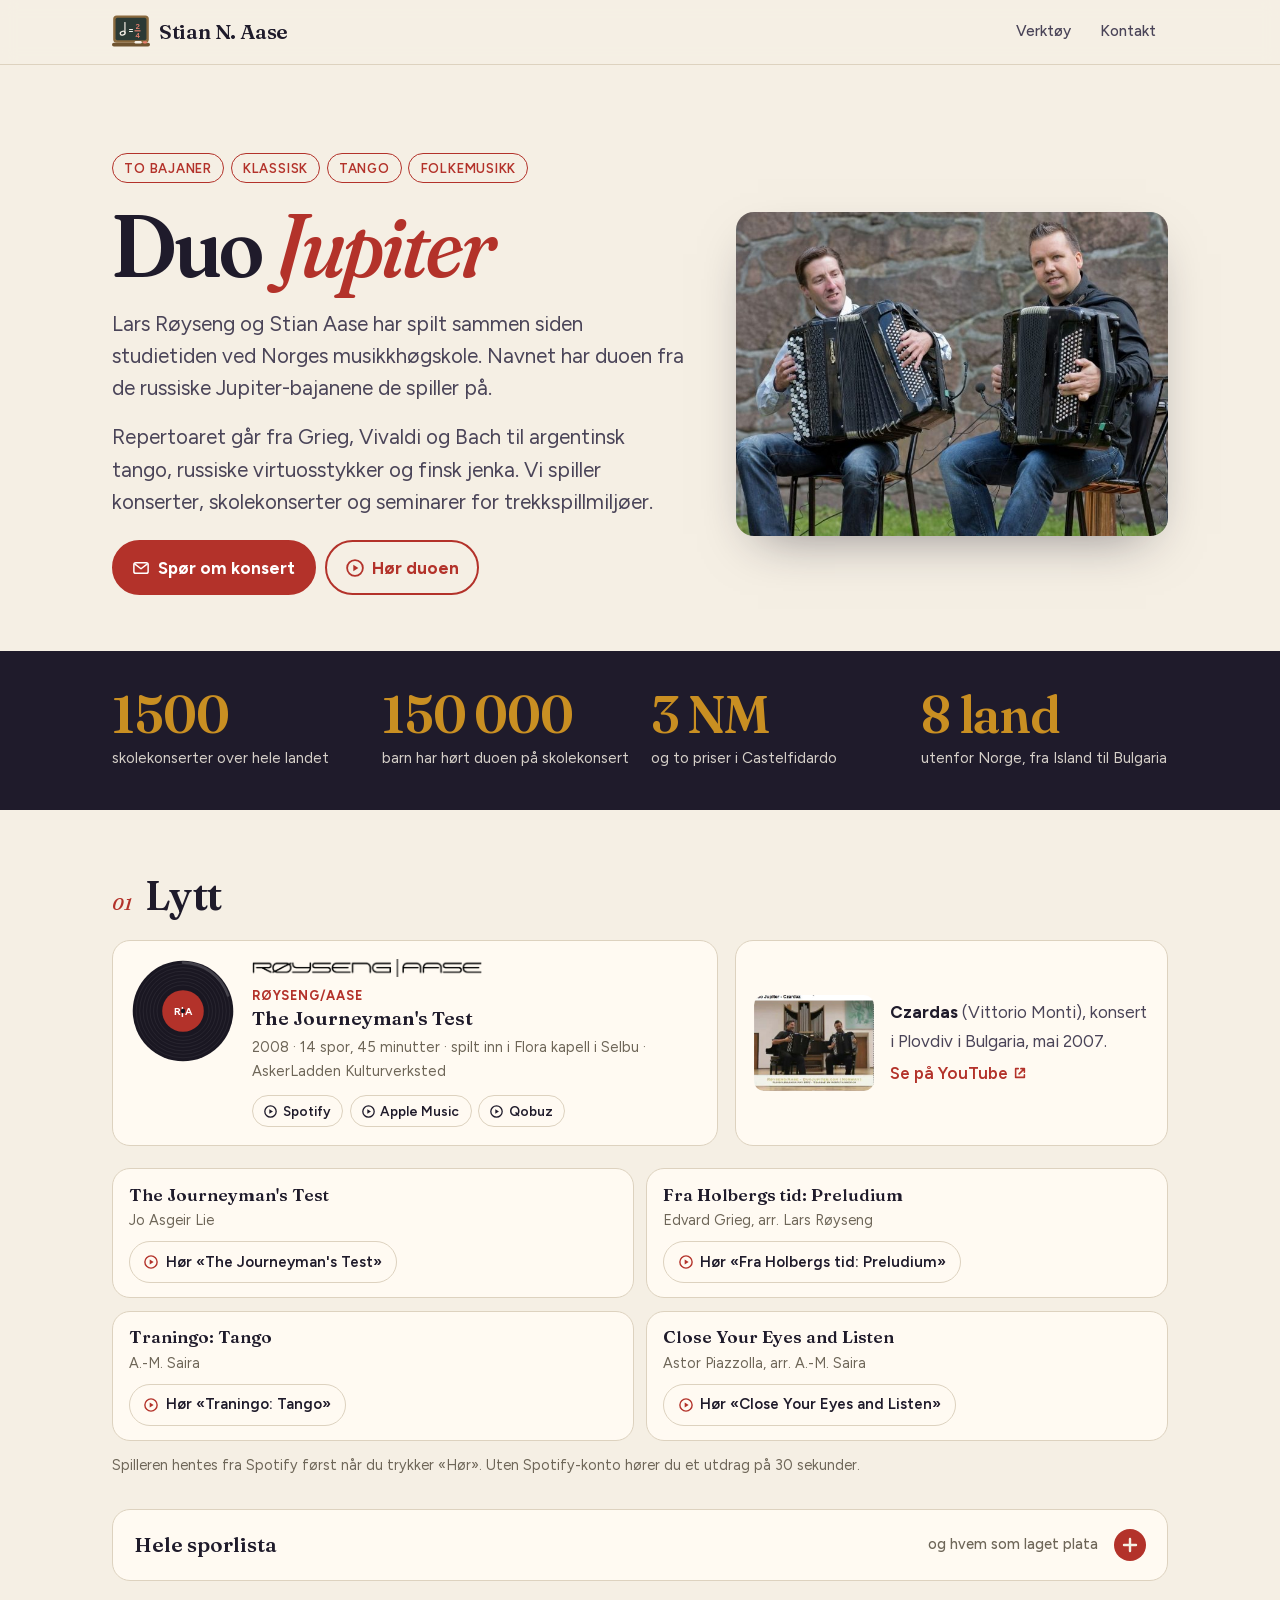
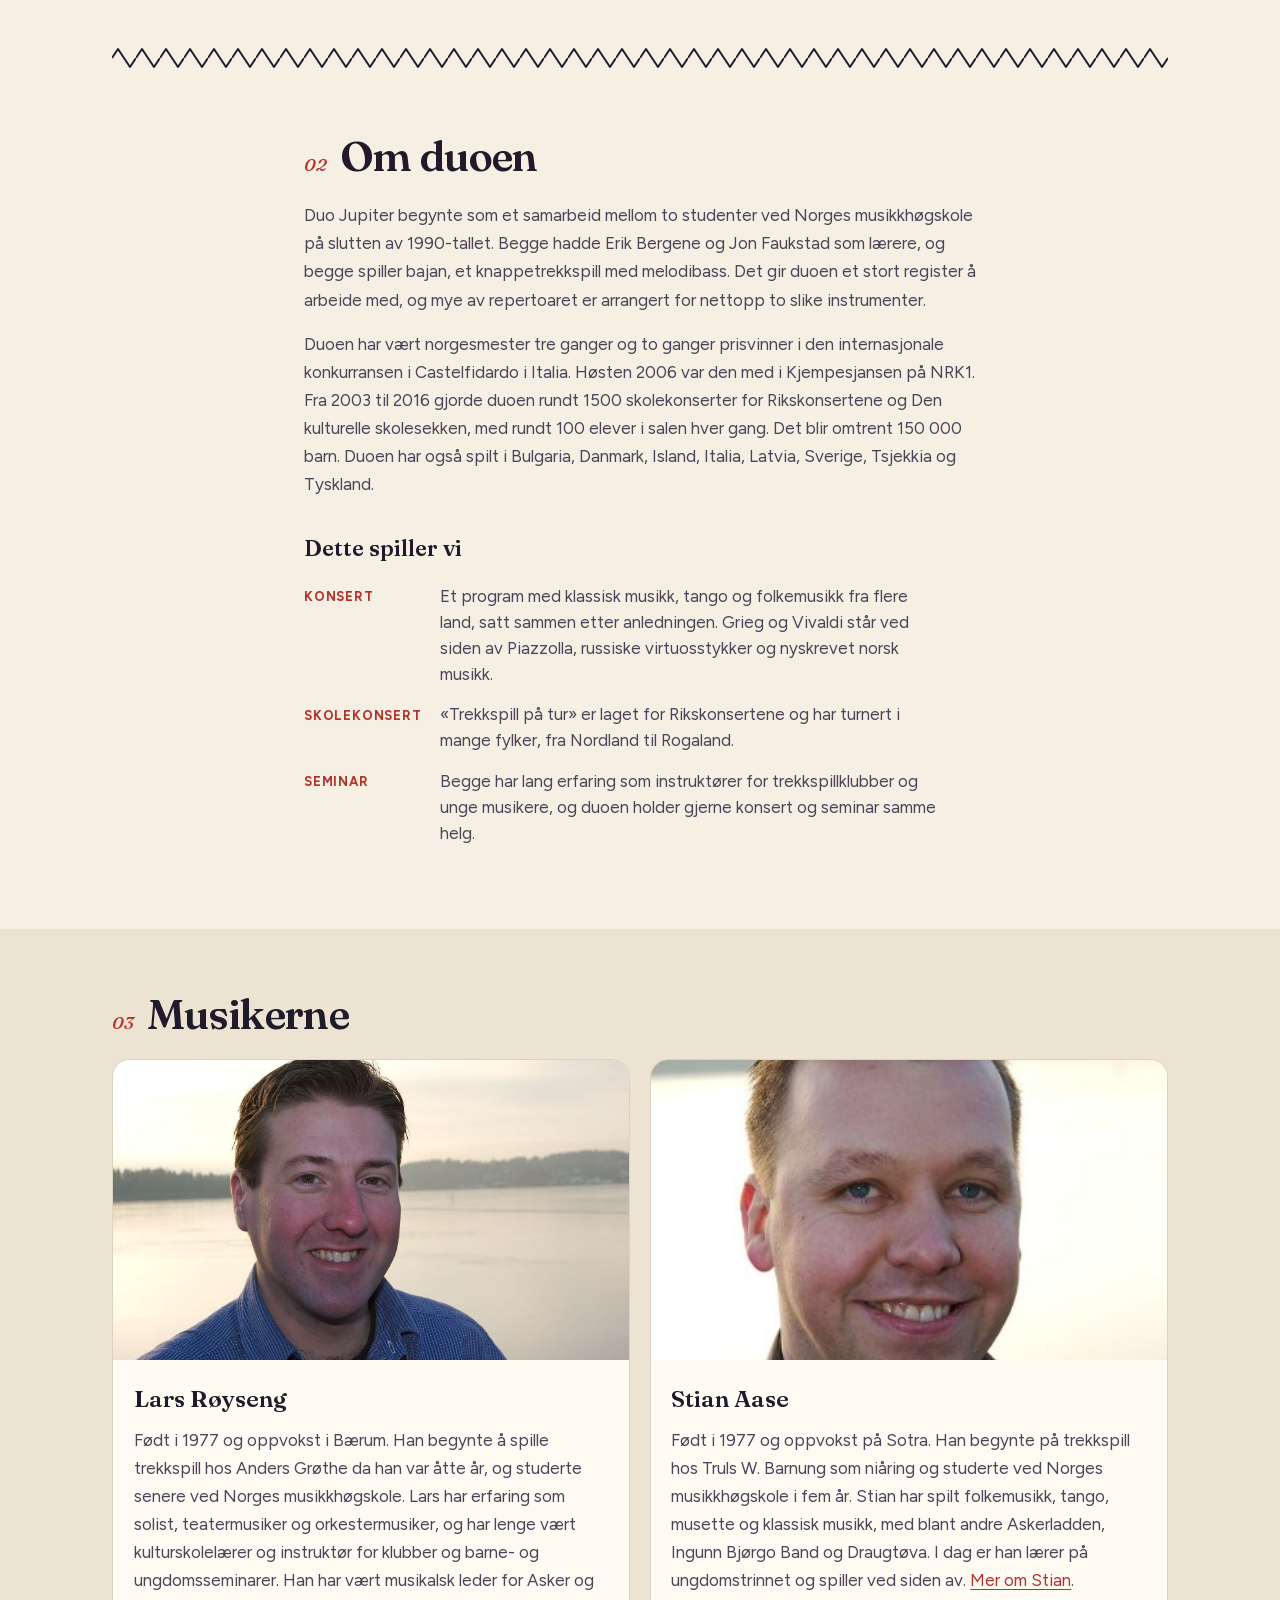
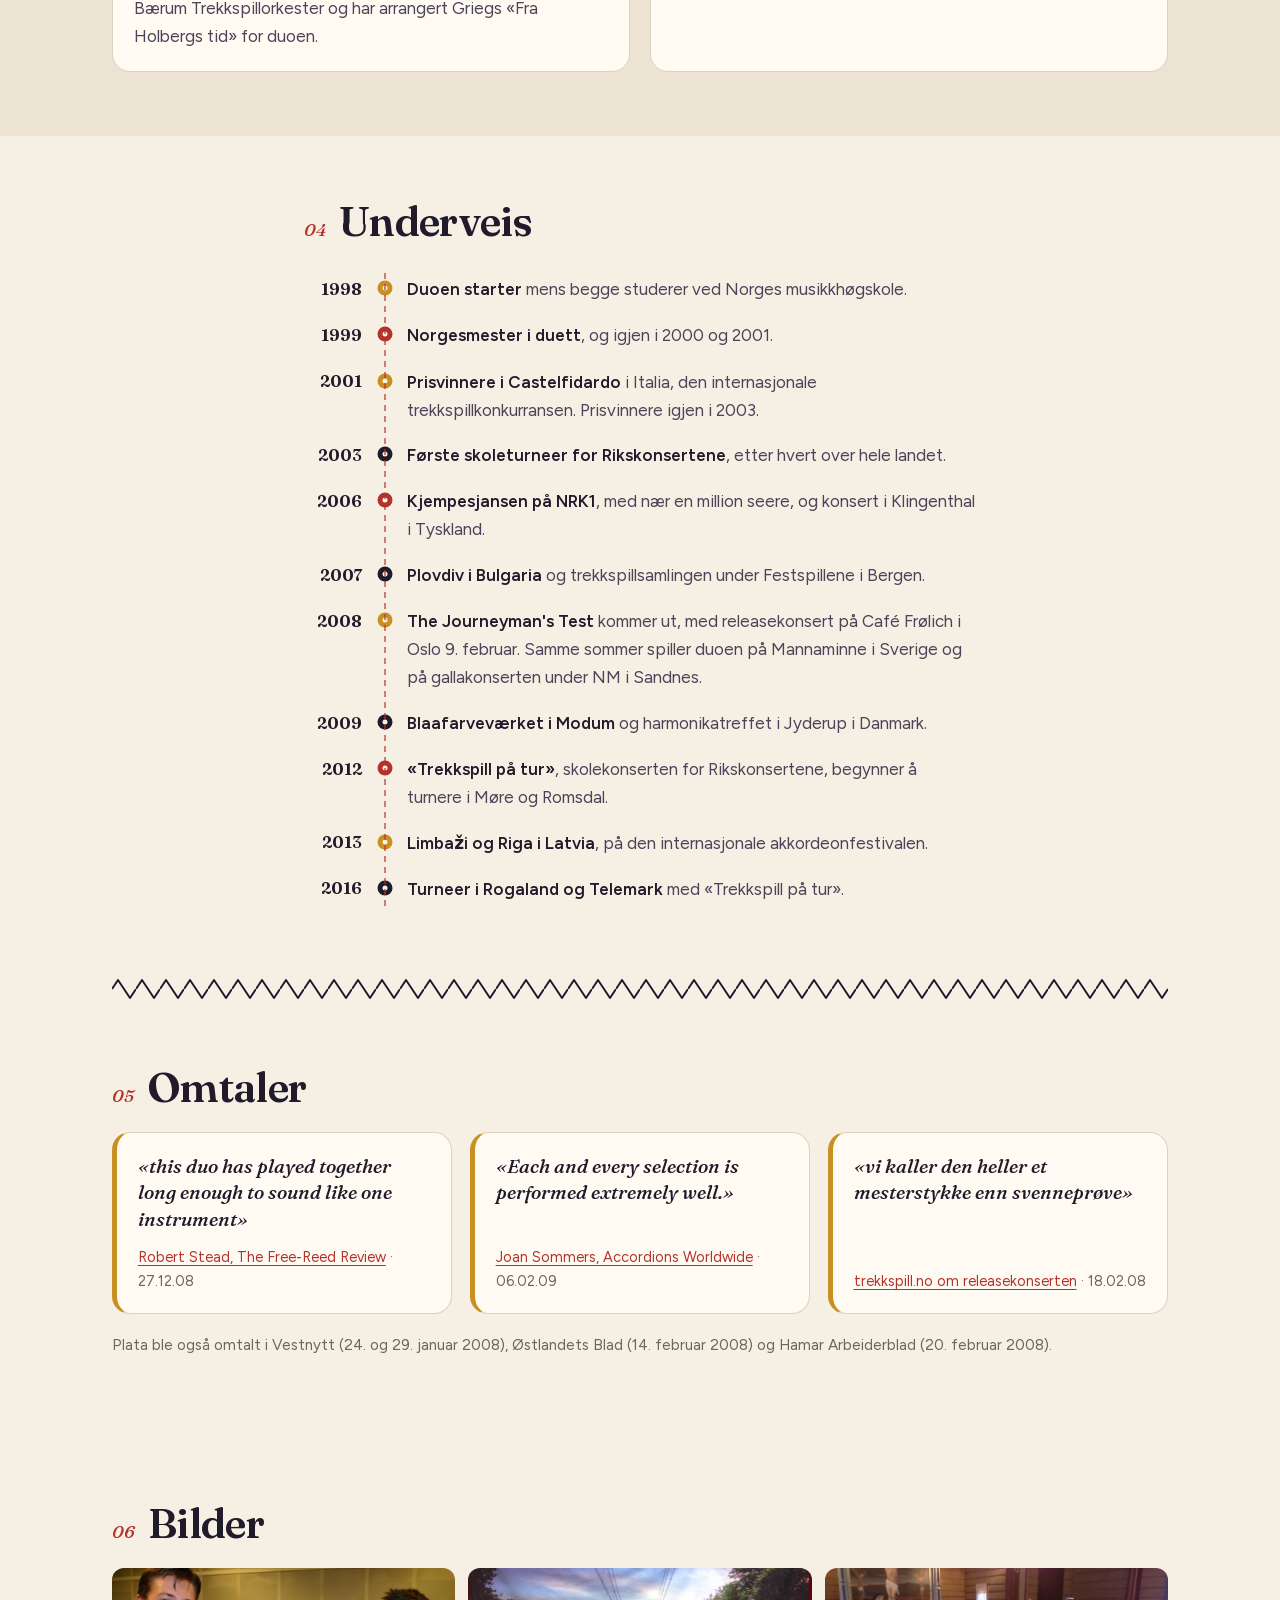
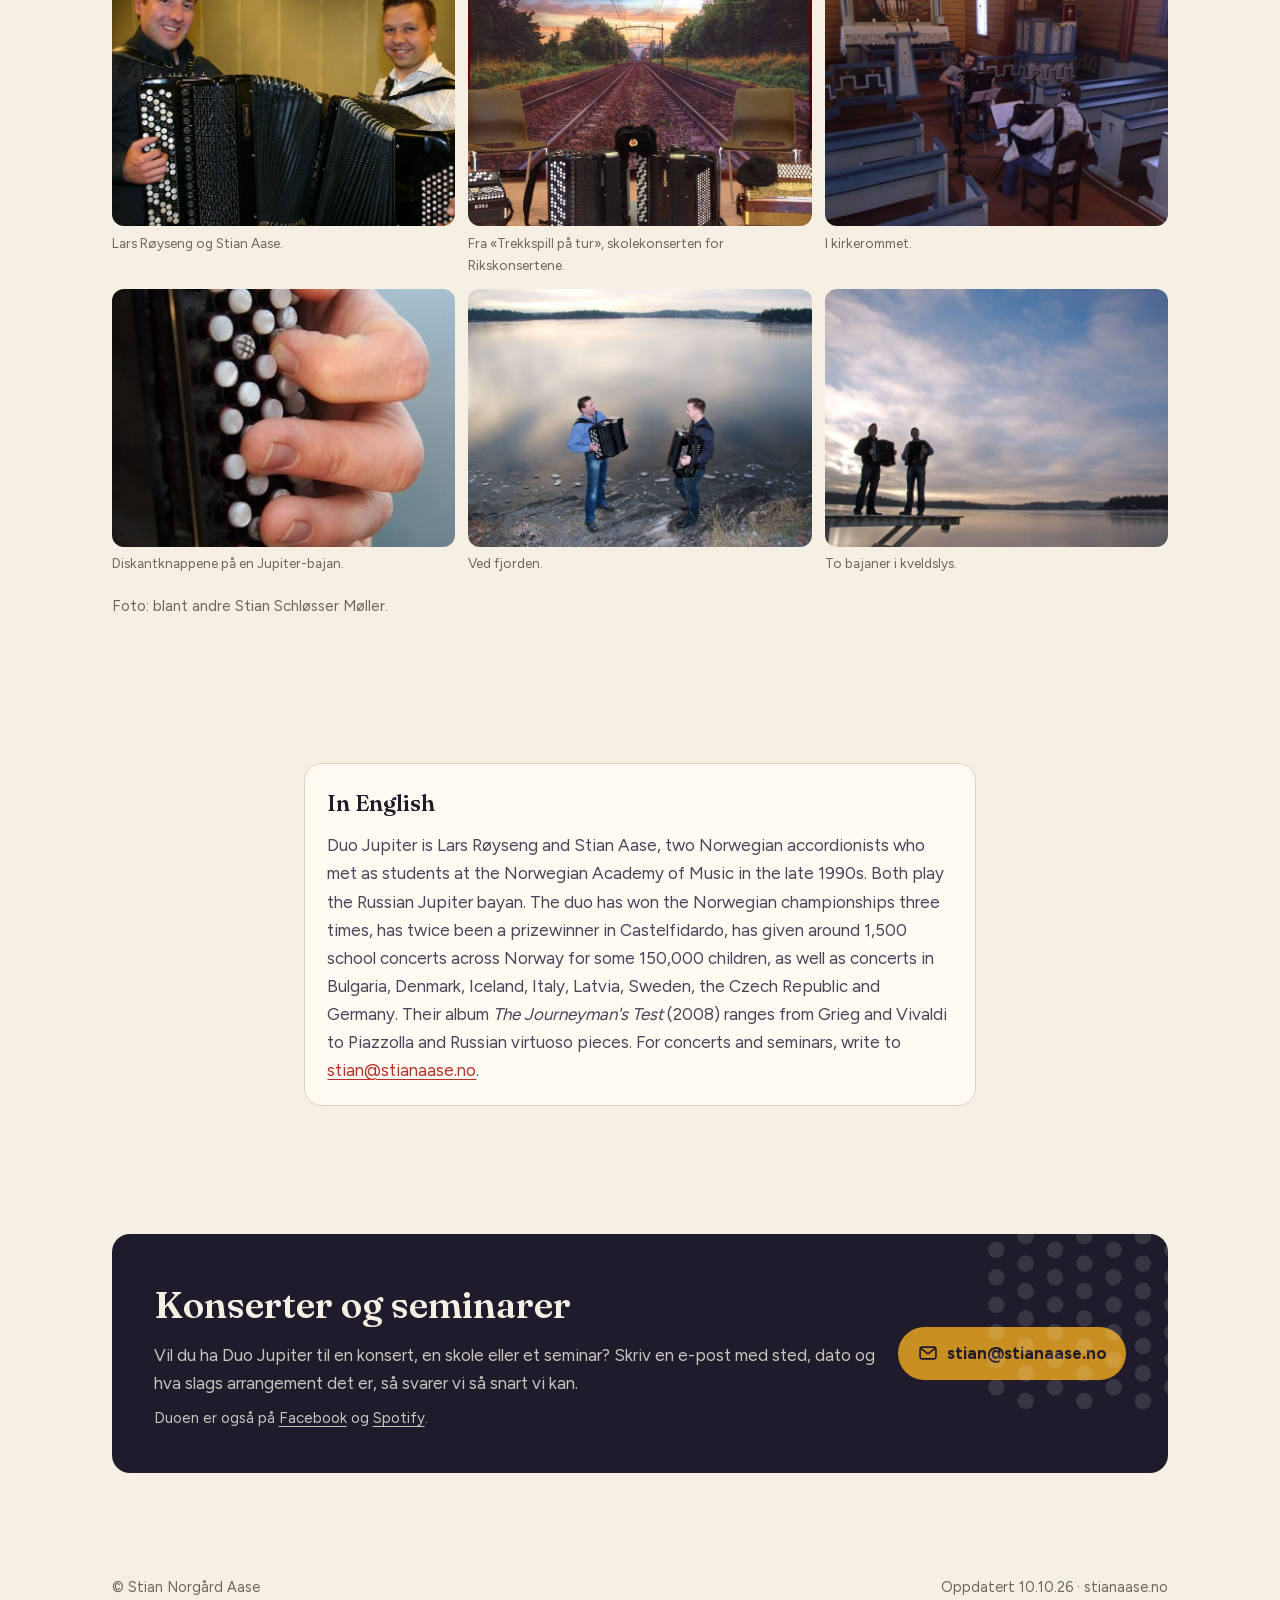
==== duojupiter/index.html @ 2bbb1e19 "Duo Jupiter-side (/duojupiter/) og 150 000 barn på musikksiden Ny underside for Duo Jupiter, bygd fr" ====
<!doctype html>
<html lang="nb">
<head>
<meta charset="utf-8">
<meta name="viewport" content="width=device-width, initial-scale=1">
<title>Duo Jupiter – Lars Røyseng og Stian Aase</title>
<meta name="description" content="Duo Jupiter er trekkspillduoen Lars Røyseng og Stian Aase: klassisk musikk, tango og folkemusikk på to bajaner. Plata The Journeyman's Test, skolekonserten «Trekkspill på tur» og konserter i inn- og utland.">
<meta property="og:type" content="website">
<meta property="og:locale" content="nb_NO">
<meta property="og:site_name" content="stianaase.no">
<meta property="og:title" content="Duo Jupiter – Lars Røyseng og Stian Aase">
<meta property="og:description" content="Duo Jupiter er trekkspillduoen Lars Røyseng og Stian Aase: klassisk musikk, tango og folkemusikk på to bajaner. Plata The Journeyman's Test, skolekonserten «Trekkspill på tur» og konserter i inn- og utland.">
<meta property="og:url" content="https://sabajan-ki.github.io/stianaase-no/duojupiter/">
<meta property="og:image" content="https://sabajan-ki.github.io/stianaase-no/duojupiter/bilder/deling.jpg">
<meta property="og:image:width" content="800">
<meta property="og:image:height" content="420">
<meta property="og:image:alt" content="Lars Røyseng og Stian Aase spiller bajan utendørs">
<meta name="twitter:card" content="summary_large_image">
<link rel="icon" href="../favicon.svg" type="image/svg+xml">
<link rel="stylesheet" href="../fonter/fonter.css">
<link rel="stylesheet" href="../v2.css">
</head>
<body>
<svg width="0" height="0" style="position:absolute" aria-hidden="true">
  <defs>
    <pattern id="zz" width="24" height="26" patternUnits="userSpaceOnUse">
      <path d="M0 13 L6 4 L12 13 L18 22 L24 13" fill="none" stroke="currentColor" stroke-width="2" stroke-linejoin="round"/>
    </pattern>
  </defs>
  <symbol id="i-arrow" viewBox="0 0 20 20"><path d="M3 10h13M11 5l5 5-5 5" fill="none" stroke="currentColor" stroke-width="2.2" stroke-linecap="round" stroke-linejoin="round"/></symbol>
  <symbol id="i-ext" viewBox="0 0 16 16"><path d="M6 3H3v10h10v-3M9 3h4v4M13 3 7 9" fill="none" stroke="currentColor" stroke-width="1.8" stroke-linecap="round" stroke-linejoin="round"/></symbol>
  <symbol id="i-play" viewBox="0 0 16 16"><circle cx="8" cy="8" r="7" fill="none" stroke="currentColor" stroke-width="1.6"/><path d="M6.5 5.2v5.6L11 8z" fill="currentColor"/></symbol>
  <symbol id="i-mail" viewBox="0 0 24 24"><rect x="2.5" y="5" width="19" height="14" rx="2.5" fill="none" stroke="currentColor" stroke-width="2"/><path d="m3.5 6.5 8.5 6.5 8.5-6.5" fill="none" stroke="currentColor" stroke-width="2" stroke-linejoin="round"/></symbol>
  <symbol id="i-plus" viewBox="0 0 16 16"><path d="M8 2v12M2 8h12" stroke="currentColor" stroke-width="2.4" stroke-linecap="round"/></symbol>
</svg>
<header class="top"><div class="wrap"><a class="brand" href="../"><svg viewBox="0 0 32 32" role="img" aria-label="Kritt-tavle: en halvnote er lik to fjerdedeler"><rect x="1" y="2" width="30" height="23" rx="3" fill="#8a6a3e"/><rect x="3" y="4" width="26" height="19" rx="1.5" fill="#2b3a35"/><rect x="0" y="25" width="32" height="3.2" rx="1.6" fill="#6f5430"/><rect x="19" y="23.6" width="6" height="2" rx="1" fill="#f4efe6"/><rect x="26" y="23.8" width="3.6" height="1.8" rx=".9" fill="#e8806f"/><ellipse cx="9" cy="17" rx="2.1" ry="1.55" transform="rotate(-20 9 17)" fill="none" stroke="#f4efe6" stroke-width="1"/><path d="M10.9 16.7 V8" stroke="#f4efe6" stroke-width="1" stroke-linecap="round"/><text x="15.6" y="17.2" text-anchor="middle" font-family="Figtree, sans-serif" font-weight="600" font-size="8" fill="#f4efe6">=</text><text x="21.5" y="13.4" text-anchor="middle" font-family="Figtree, sans-serif" font-weight="600" font-size="6" fill="#e8806f">2</text><path d="M19 15 H24" stroke="#e8806f" stroke-width="1"/><text x="21.5" y="20.8" text-anchor="middle" font-family="Figtree, sans-serif" font-weight="600" font-size="6" fill="#e8806f">4</text></svg>Stian N. Aase</a><nav><a href="../laerer/">Verktøy</a><a href="#kontakt">Kontakt</a></nav></div></header>
<main>

<div class="hero dj-hero"><div class="wrap hero-grid">
  <div>
    <ul class="kicker"><li>To bajaner</li><li>Klassisk</li><li>Tango</li><li>Folkemusikk</li></ul>
    <h1>Duo <em>Jupiter</em></h1>
    <p class="lead">Lars Røyseng og Stian Aase har spilt sammen siden studietiden ved Norges musikkhøgskole. Navnet har duoen fra de russiske Jupiter-bajanene de spiller på.</p>
    <p class="lead">Repertoaret går fra Grieg, Vivaldi og Bach til argentinsk tango, russiske virtuosstykker og finsk jenka. Vi spiller konserter, skolekonserter og seminarer for trekkspillmiljøer.</p>
    <p class="dj-cta"><a class="knapp" href="#kontakt"><svg><use href="#i-mail"/></svg>Spør om konsert</a><a class="knapp lys" href="#lytt"><svg><use href="#i-play"/></svg>Hør duoen</a></p>
  </div>
  <figure class="dj-foto"><img src="bilder/duo-ute.jpg" alt="Lars Røyseng og Stian Aase spiller bajan utendørs" width="800" height="533"></figure>
</div></div>

<div class="stats"><div class="wrap grid">
  <div class="stat"><div class="n">1500</div><div class="t">skolekonserter over hele landet</div></div>
  <div class="stat"><div class="n">150&nbsp;000</div><div class="t">barn har hørt duoen på skolekonsert</div></div>
  <div class="stat"><div class="n">3 NM</div><div class="t">og to priser i Castelfidardo</div></div>
  <div class="stat"><div class="n">8 land</div><div class="t">utenfor Norge, fra Island til Bulgaria</div></div>
</div></div>

<section id="lytt"><div class="wrap">
  <div class="sec-head"><span class="num">01</span><h2 class="sec">Lytt</h2></div>
  <div class="dj-lytt">
    <ul class="records"><li class="rec"><svg class="disc" viewBox="0 0 120 120" role="img" aria-label="Plate: The Journeyman's Test"><g class="spin"><circle cx="60" cy="60" r="58" fill="#1a1722"/><circle cx="60" cy="60" r="30" fill="none" stroke="#fff" stroke-opacity=".07" stroke-width="1"/><circle cx="60" cy="60" r="34" fill="none" stroke="#fff" stroke-opacity=".07" stroke-width="1"/><circle cx="60" cy="60" r="38" fill="none" stroke="#fff" stroke-opacity=".07" stroke-width="1"/><circle cx="60" cy="60" r="42" fill="none" stroke="#fff" stroke-opacity=".07" stroke-width="1"/><circle cx="60" cy="60" r="46" fill="none" stroke="#fff" stroke-opacity=".07" stroke-width="1"/><circle cx="60" cy="60" r="50" fill="none" stroke="#fff" stroke-opacity=".07" stroke-width="1"/><circle cx="60" cy="60" r="54" fill="none" stroke="#fff" stroke-opacity=".07" stroke-width="1"/><path d="M60 4 A56 56 0 0 1 112 42" fill="none" stroke="#fff" stroke-opacity=".18" stroke-width="3" stroke-linecap="round"/><circle cx="60" cy="60" r="24" fill="#b3322a"/><text x="60" y="64.5" text-anchor="middle" font-family="Figtree, sans-serif" font-weight="700" font-size="12" fill="#fff" letter-spacing=".5">R|A</text><circle cx="60" cy="60" r="2.6" fill="#1a1722"/></g></svg><div><img class="logo" src="../musikk/royseng-aase-logo.jpg" alt="Røyseng | Aase" width="2000" height="158"><div class="who">Røyseng/Aase</div><div class="title">The Journeyman's Test</div><div class="meta">2008 · 14 spor, 45 minutter · spilt inn i Flora kapell i Selbu · AskerLadden Kulturverksted</div><div class="pills"><a href="https://open.spotify.com/album/3mA7PVB6mHPPDYkiJm0med"><svg><use href="#i-play"/></svg>Spotify</a><a href="https://music.apple.com/no/album/the-journeymans-test/304305259"><svg><use href="#i-play"/></svg>Apple Music</a><a href="https://play.qobuz.com/album/kblv3fd0qxf9b"><svg><use href="#i-play"/></svg>Qobuz</a></div></div></li></ul>
    <a class="dj-video" href="https://www.youtube.com/watch?v=pkOsUSrEprI">
      <img src="bilder/plovdiv.jpg" alt="Duo Jupiter på scenen i Plovdiv" width="395" height="315" loading="lazy">
      <span><b>Czardas</b> (Vittorio Monti), konsert i Plovdiv i Bulgaria, mai 2007. <span class="ut">Se på YouTube <svg><use href="#i-ext"/></svg></span></span>
    </a>
  </div>
  <ul class="dj-spor"><li><div class="spor-info"><b>The Journeyman's Test</b><span>Jo Asgeir Lie</span></div><div class="utdrag" data-spor="0u47X8XyfjFdFb4npsIjPm"><button type="button" class="spill"><svg><use href="#i-play"/></svg>Hør «The Journeyman's Test»</button></div></li><li><div class="spor-info"><b>Fra Holbergs tid: Preludium</b><span>Edvard Grieg, arr. Lars Røyseng</span></div><div class="utdrag" data-spor="7bumoZTBZZIyWQaHnHLOMG"><button type="button" class="spill"><svg><use href="#i-play"/></svg>Hør «Fra Holbergs tid: Preludium»</button></div></li><li><div class="spor-info"><b>Traningo: Tango</b><span>A.-M. Saira</span></div><div class="utdrag" data-spor="1JyKlq7dfqsm2mNtycopzL"><button type="button" class="spill"><svg><use href="#i-play"/></svg>Hør «Traningo: Tango»</button></div></li><li><div class="spor-info"><b>Close Your Eyes and Listen</b><span>Astor Piazzolla, arr. A.-M. Saira</span></div><div class="utdrag" data-spor="2kst5Kno0jMRRMKuNYsOPi"><button type="button" class="spill"><svg><use href="#i-play"/></svg>Hør «Close Your Eyes and Listen»</button></div></li></ul>
  <p class="spotify-merk">Spilleren hentes fra Spotify først når du trykker «Hør». Uten Spotify-konto hører du et utdrag på 30 sekunder.</p>
  <script src="../lytt.js" defer></script>
  <details class="historikk">
    <summary>Hele sporlista <span class="hint">og hvem som laget plata</span><span class="pm"><svg><use href="#i-plus"/></svg></span></summary>
    <div class="body">
      <ol class="sporliste"><li><span>The Journeyman's Test</span><span class="k">J. A. Lie</span><span class="tid">2.07</span></li><li><span>Mischievous Tunes</span><span class="k">V. Gridin</span><span class="tid">4.58</span></li><li><span>Fra Holbergs tid op. 40: Preludium</span><span class="k">E. Grieg, arr. L. Røyseng</span><span class="tid">2.37</span></li><li><span>Sarabande</span><span class="k"></span><span class="tid">3.36</span></li><li><span>Rigaudon</span><span class="k"></span><span class="tid">4.16</span></li><li><span>Traningo: Introduksjon</span><span class="k">A.-M. Saira</span><span class="tid">1.03</span></li><li><span>Tango</span><span class="k"></span><span class="tid">4.15</span></li><li><span>Dance of the Grasshoppers</span><span class="k">V. Vesterinen, arr. A. Grøthe</span><span class="tid">3.05</span></li><li><span>Moldovian Dance</span><span class="k">A. Balan</span><span class="tid">1.39</span></li><li><span>Konsert op. 3 nr. 8: Allegro</span><span class="k">A. Vivaldi / J. S. Bach, arr. R. Jung</span><span class="tid">3.23</span></li><li><span>Larghetto e spiritoso</span><span class="k"></span><span class="tid">3.09</span></li><li><span>Allegro</span><span class="k"></span><span class="tid">3.19</span></li><li><span>Close Your Eyes and Listen</span><span class="k">A. Piazzolla, arr. A.-M. Saira</span><span class="tid">5.15</span></li><li><span>The Sound of Saratov</span><span class="k">A. Shalajev</span><span class="tid">3.18</span></li></ol>
      <p class="kred">Spilt inn i Flora kapell i Selbu. Opptak, redigering og miks: Øivind Farmen. Mastering: Ingar Helgesen og Arild Aardalen. Produsert av Røyseng/Aase. Omslag: Jorulf Kolsvik. Foto: Stian Schløsser Møller. Tekst: Ingunn Bjørgo og Asle Tronrud.</p>
    </div>
  </details>
</div></section>

<div class="wrap"><svg class="belg" aria-hidden="true" preserveAspectRatio="none"><rect width="100%" height="26" fill="url(#zz)"/></svg></div>

<section id="om"><div class="wrap narrow">
  <div class="sec-head"><span class="num">02</span><h2 class="sec">Om duoen</h2></div>
  <p>Duo Jupiter begynte som et samarbeid mellom to studenter ved Norges musikkhøgskole på slutten av 1990-tallet. Begge hadde Erik Bergene og Jon Faukstad som lærere, og begge spiller bajan, et knappetrekkspill med melodibass. Det gir duoen et stort register å arbeide med, og mye av repertoaret er arrangert for nettopp to slike instrumenter.</p>
  <p>Duoen har vært norgesmester tre ganger og to ganger prisvinner i den internasjonale konkurransen i Castelfidardo i Italia. Høsten 2006 var den med i Kjempesjansen på NRK1. Fra 2003 til 2016 gjorde duoen rundt 1500 skolekonserter for Rikskonsertene og Den kulturelle skolesekken, med rundt 100 elever i salen hver gang. Det blir omtrent 150&nbsp;000 barn. Duoen har også spilt i Bulgaria, Danmark, Island, Italia, Latvia, Sverige, Tsjekkia og Tyskland.</p>
  <h3>Dette spiller vi</h3>
  <dl class="presentasjon">
    <div><dt>Konsert</dt><dd>Et program med klassisk musikk, tango og folkemusikk fra flere land, satt sammen etter anledningen. Grieg og Vivaldi står ved siden av Piazzolla, russiske virtuosstykker og nyskrevet norsk musikk.</dd></div>
    <div><dt>Skolekonsert</dt><dd>«Trekkspill på tur» er laget for Rikskonsertene og har turnert i mange fylker, fra Nordland til Rogaland.</dd></div>
    <div><dt>Seminar</dt><dd>Begge har lang erfaring som instruktører for trekkspillklubber og unge musikere, og duoen holder gjerne konsert og seminar samme helg.</dd></div>
  </dl>
</div></section>

<section id="musikerne" class="dj-folk"><div class="wrap">
  <div class="sec-head"><span class="num">03</span><h2 class="sec">Musikerne</h2></div>
  <div class="dj-par">
    <article class="dj-person">
      <img src="bilder/lars.jpg" alt="Lars Røyseng" width="800" height="532" loading="lazy">
      <div><h3>Lars Røyseng</h3>
      <p>Født i 1977 og oppvokst i Bærum. Han begynte å spille trekkspill hos Anders Grøthe da han var åtte år, og studerte senere ved Norges musikkhøgskole. Lars har erfaring som solist, teatermusiker og orkestermusiker, og har lenge vært kulturskolelærer og instruktør for klubber og barne- og ungdomsseminarer. Han har vært musikalsk leder for Asker og Bærum Trekkspillorkester og har arrangert Griegs «Fra Holbergs tid» for duoen.</p></div>
    </article>
    <article class="dj-person">
      <img src="bilder/stian.jpg" alt="Stian Aase" width="399" height="600" loading="lazy">
      <div><h3>Stian Aase</h3>
      <p>Født i 1977 og oppvokst på Sotra. Han begynte på trekkspill hos Truls W. Barnung som niåring og studerte ved Norges musikkhøgskole i fem år. Stian har spilt folkemusikk, tango, musette og klassisk musikk, med blant andre Askerladden, Ingunn Bjørgo Band og Draugtøva. I dag er han lærer på ungdomstrinnet og spiller ved siden av. <a href="../musikk/">Mer om Stian</a>.</p></div>
    </article>
  </div>
</div></section>

<section id="historikk"><div class="wrap narrow">
  <div class="sec-head"><span class="num">04</span><h2 class="sec">Underveis</h2></div>
  <ol class="timeline"><li><span class="yr">1998</span><svg class="dot" viewBox="0 0 26 26" aria-hidden="true"><circle cx="13" cy="13" r="11" class="f-paper"/><circle cx="13" cy="13" r="7.5" class="f-gold"/><circle cx="13" cy="13" r="2.5" class="f-paper"/></svg><span class="ev"><b>Duoen starter</b> mens begge studerer ved Norges musikkhøgskole.</span></li><li><span class="yr">1999</span><svg class="dot" viewBox="0 0 26 26" aria-hidden="true"><circle cx="13" cy="13" r="11" class="f-paper"/><circle cx="13" cy="13" r="7.5" class="f-red"/><circle cx="13" cy="13" r="2.5" class="f-paper"/></svg><span class="ev"><b>Norgesmester i duett</b>, og igjen i 2000 og 2001.</span></li><li><span class="yr">2001</span><svg class="dot" viewBox="0 0 26 26" aria-hidden="true"><circle cx="13" cy="13" r="11" class="f-paper"/><circle cx="13" cy="13" r="7.5" class="f-gold"/><circle cx="13" cy="13" r="2.5" class="f-paper"/></svg><span class="ev"><b>Prisvinnere i Castelfidardo</b> i Italia, den internasjonale trekkspillkonkurransen. Prisvinnere igjen i 2003.</span></li><li><span class="yr">2003</span><svg class="dot" viewBox="0 0 26 26" aria-hidden="true"><circle cx="13" cy="13" r="11" class="f-paper"/><circle cx="13" cy="13" r="7.5" class="f-ink"/><circle cx="13" cy="13" r="2.5" class="f-paper"/></svg><span class="ev"><b>Første skoleturneer for Rikskonsertene</b>, etter hvert over hele landet.</span></li><li><span class="yr">2006</span><svg class="dot" viewBox="0 0 26 26" aria-hidden="true"><circle cx="13" cy="13" r="11" class="f-paper"/><circle cx="13" cy="13" r="7.5" class="f-red"/><circle cx="13" cy="13" r="2.5" class="f-paper"/></svg><span class="ev"><b>Kjempesjansen på NRK1</b>, med nær en million seere, og konsert i Klingenthal i Tyskland.</span></li><li><span class="yr">2007</span><svg class="dot" viewBox="0 0 26 26" aria-hidden="true"><circle cx="13" cy="13" r="11" class="f-paper"/><circle cx="13" cy="13" r="7.5" class="f-ink"/><circle cx="13" cy="13" r="2.5" class="f-paper"/></svg><span class="ev"><b>Plovdiv i Bulgaria</b> og trekkspillsamlingen under Festspillene i Bergen.</span></li><li><span class="yr">2008</span><svg class="dot" viewBox="0 0 26 26" aria-hidden="true"><circle cx="13" cy="13" r="11" class="f-paper"/><circle cx="13" cy="13" r="7.5" class="f-gold"/><circle cx="13" cy="13" r="2.5" class="f-paper"/></svg><span class="ev"><b>The Journeyman's Test</b> kommer ut, med releasekonsert på Café Frølich i Oslo 9. februar. Samme sommer spiller duoen på Mannaminne i Sverige og på gallakonserten under NM i Sandnes.</span></li><li><span class="yr">2009</span><svg class="dot" viewBox="0 0 26 26" aria-hidden="true"><circle cx="13" cy="13" r="11" class="f-paper"/><circle cx="13" cy="13" r="7.5" class="f-ink"/><circle cx="13" cy="13" r="2.5" class="f-paper"/></svg><span class="ev"><b>Blaafarveværket i Modum</b> og harmonikatreffet i Jyderup i Danmark.</span></li><li><span class="yr">2012</span><svg class="dot" viewBox="0 0 26 26" aria-hidden="true"><circle cx="13" cy="13" r="11" class="f-paper"/><circle cx="13" cy="13" r="7.5" class="f-red"/><circle cx="13" cy="13" r="2.5" class="f-paper"/></svg><span class="ev"><b>«Trekkspill på tur»</b>, skolekonserten for Rikskonsertene, begynner å turnere i Møre og Romsdal.</span></li><li><span class="yr">2013</span><svg class="dot" viewBox="0 0 26 26" aria-hidden="true"><circle cx="13" cy="13" r="11" class="f-paper"/><circle cx="13" cy="13" r="7.5" class="f-gold"/><circle cx="13" cy="13" r="2.5" class="f-paper"/></svg><span class="ev"><b>Limbaži og Riga i Latvia</b>, på den internasjonale akkordeonfestivalen.</span></li><li><span class="yr">2016</span><svg class="dot" viewBox="0 0 26 26" aria-hidden="true"><circle cx="13" cy="13" r="11" class="f-paper"/><circle cx="13" cy="13" r="7.5" class="f-ink"/><circle cx="13" cy="13" r="2.5" class="f-paper"/></svg><span class="ev"><b>Turneer i Rogaland og Telemark</b> med «Trekkspill på tur».</span></li></ol>
</div></section>

<div class="wrap"><svg class="belg gold" aria-hidden="true" preserveAspectRatio="none"><rect width="100%" height="26" fill="url(#zz)"/></svg></div>

<section id="presse"><div class="wrap">
  <div class="sec-head"><span class="num">05</span><h2 class="sec">Omtaler</h2></div>
  <div class="dj-sitater"><figure class="sitat"><blockquote><p>«this duo has played together long enough to sound like one instrument»</p></blockquote><figcaption><a href="https://www.henrydoktorski.com/free-reed/reviews/roysengAase.html">Robert Stead, The Free-Reed Review</a> · 27.12.08</figcaption></figure><figure class="sitat"><blockquote><p>«Each and every selection is performed extremely well.»</p></blockquote><figcaption><a href="http://www.accordions.com/index/art/cd_09_02_06.shtml">Joan Sommers, Accordions Worldwide</a> · 06.02.09</figcaption></figure><figure class="sitat"><blockquote><p>«vi kaller den heller et mesterstykke enn svenneprøve»</p></blockquote><figcaption><a href="https://www.trekkspill.no/bildereportasjer2008/duojupiter/release.htm">trekkspill.no om releasekonserten</a> · 18.02.08</figcaption></figure></div>
  <p class="dj-andre">Plata ble også omtalt i Vestnytt (24. og 29. januar 2008), Østlandets Blad (14. februar 2008) og Hamar Arbeiderblad (20. februar 2008).</p>
</div></section>

<section id="bilder"><div class="wrap">
  <div class="sec-head"><span class="num">06</span><h2 class="sec">Bilder</h2></div>
  <div class="dj-galleri"><figure><img src="bilder/duo-inne.jpg" alt="Lars Røyseng og Stian Aase." width="800" height="531" loading="lazy"><figcaption>Lars Røyseng og Stian Aase.</figcaption></figure><figure><img src="bilder/trekkspill-pa-tur.jpg" alt="Fra «Trekkspill på tur», skolekonserten for Rikskonsertene." width="960" height="720" loading="lazy"><figcaption>Fra «Trekkspill på tur», skolekonserten for Rikskonsertene.</figcaption></figure><figure><img src="bilder/kirke.jpg" alt="I kirkerommet." width="800" height="600" loading="lazy"><figcaption>I kirkerommet.</figcaption></figure><figure><img src="bilder/knapper.jpg" alt="Diskantknappene på en Jupiter-bajan." width="399" height="600" loading="lazy"><figcaption>Diskantknappene på en Jupiter-bajan.</figcaption></figure><figure><img src="bilder/fjorden.jpg" alt="Ved fjorden." width="800" height="532" loading="lazy"><figcaption>Ved fjorden.</figcaption></figure><figure><img src="bilder/siluett.jpg" alt="To bajaner i kveldslys." width="800" height="532" loading="lazy"><figcaption>To bajaner i kveldslys.</figcaption></figure></div>
  <p class="dj-andre">Foto: blant andre Stian Schløsser Møller.</p>
</div></section>

<section id="english"><div class="wrap narrow">
  <div class="dj-en" lang="en">
    <h2>In English</h2>
    <p>Duo Jupiter is Lars Røyseng and Stian Aase, two Norwegian accordionists who met as students at the Norwegian Academy of Music in the late 1990s. Both play the Russian Jupiter bayan. The duo has won the Norwegian championships three times, has twice been a prizewinner in Castelfidardo, has given around 1,500 school concerts across Norway for some 150,000 children, as well as concerts in Bulgaria, Denmark, Iceland, Italy, Latvia, Sweden, the Czech Republic and Germany. Their album <i>The Journeyman's Test</i> (2008) ranges from Grieg and Vivaldi to Piazzolla and Russian virtuoso pieces. For concerts and seminars, write to <a href="mailto:stian@stianaase.no">stian@stianaase.no</a>.</p>
  </div>
</div></section>

<section id="kontakt"><div class="wrap"><div class="contact">
  <svg class="dots" viewBox="0 0 120 120" aria-hidden="true"><circle cx="10.0" cy="10.0" r="4.5" class="f-paper"/><circle cx="10.0" cy="25.0" r="4.5" class="f-paper"/><circle cx="10.0" cy="40.0" r="4.5" class="f-paper"/><circle cx="10.0" cy="55.0" r="4.5" class="f-paper"/><circle cx="10.0" cy="70.0" r="4.5" class="f-paper"/><circle cx="10.0" cy="85.0" r="4.5" class="f-paper"/><circle cx="10.0" cy="100.0" r="4.5" class="f-paper"/><circle cx="26.0" cy="17.5" r="4.5" class="f-paper"/><circle cx="26.0" cy="32.5" r="4.5" class="f-paper"/><circle cx="26.0" cy="47.5" r="4.5" class="f-paper"/><circle cx="26.0" cy="62.5" r="4.5" class="f-paper"/><circle cx="26.0" cy="77.5" r="4.5" class="f-paper"/><circle cx="26.0" cy="92.5" r="4.5" class="f-paper"/><circle cx="26.0" cy="107.5" r="4.5" class="f-paper"/><circle cx="42.0" cy="10.0" r="4.5" class="f-paper"/><circle cx="42.0" cy="25.0" r="4.5" class="f-paper"/><circle cx="42.0" cy="40.0" r="4.5" class="f-paper"/><circle cx="42.0" cy="55.0" r="4.5" class="f-paper"/><circle cx="42.0" cy="70.0" r="4.5" class="f-paper"/><circle cx="42.0" cy="85.0" r="4.5" class="f-paper"/><circle cx="42.0" cy="100.0" r="4.5" class="f-paper"/><circle cx="58.0" cy="17.5" r="4.5" class="f-paper"/><circle cx="58.0" cy="32.5" r="4.5" class="f-paper"/><circle cx="58.0" cy="47.5" r="4.5" class="f-paper"/><circle cx="58.0" cy="62.5" r="4.5" class="f-paper"/><circle cx="58.0" cy="77.5" r="4.5" class="f-paper"/><circle cx="58.0" cy="92.5" r="4.5" class="f-paper"/><circle cx="58.0" cy="107.5" r="4.5" class="f-paper"/><circle cx="74.0" cy="10.0" r="4.5" class="f-paper"/><circle cx="74.0" cy="25.0" r="4.5" class="f-paper"/><circle cx="74.0" cy="40.0" r="4.5" class="f-paper"/><circle cx="74.0" cy="55.0" r="4.5" class="f-paper"/><circle cx="74.0" cy="70.0" r="4.5" class="f-paper"/><circle cx="74.0" cy="85.0" r="4.5" class="f-paper"/><circle cx="74.0" cy="100.0" r="4.5" class="f-paper"/><circle cx="90.0" cy="17.5" r="4.5" class="f-paper"/><circle cx="90.0" cy="32.5" r="4.5" class="f-paper"/><circle cx="90.0" cy="47.5" r="4.5" class="f-paper"/><circle cx="90.0" cy="62.5" r="4.5" class="f-paper"/><circle cx="90.0" cy="77.5" r="4.5" class="f-paper"/><circle cx="90.0" cy="92.5" r="4.5" class="f-paper"/><circle cx="90.0" cy="107.5" r="4.5" class="f-paper"/><circle cx="106.0" cy="10.0" r="4.5" class="f-paper"/><circle cx="106.0" cy="25.0" r="4.5" class="f-paper"/><circle cx="106.0" cy="40.0" r="4.5" class="f-paper"/><circle cx="106.0" cy="55.0" r="4.5" class="f-paper"/><circle cx="106.0" cy="70.0" r="4.5" class="f-paper"/><circle cx="106.0" cy="85.0" r="4.5" class="f-paper"/><circle cx="106.0" cy="100.0" r="4.5" class="f-paper"/></svg>
  <div><h2>Konserter og seminarer</h2><p>Vil du ha Duo Jupiter til en konsert, en skole eller et seminar? Skriv en e-post med sted, dato og hva slags arrangement det er, så svarer vi så snart vi kan.</p>
  <p class="mer">Duoen er også på <a href="https://www.facebook.com/duojupiter/">Facebook</a> og <a href="https://open.spotify.com/artist/4Oncpl919mVgdzH5EPpLA5">Spotify</a>.</p></div>
  <a class="mail" href="mailto:stian@stianaase.no?subject=Duo%20Jupiter"><svg><use href="#i-mail"/></svg>stian@stianaase.no</a>
</div></div></section>
</main>
<footer class="foot"><div class="wrap"><span>© Stian Norgård Aase</span><span>Oppdatert 10.10.26 · stianaase.no</span></div></footer>
<script src="../bajan.js" defer></script>
</body>
</html>
---- fonter/fonter.css ----
/* Fraunces (Copyright The Fraunces Project Authors) og Figtree (Copyright The Figtree Project Authors),
   begge under SIL Open Font License 1.1 (https://openfontlicense.org). Selvhostet: siden henter ingenting fra Google.
   Latin-utvalget dekker æ, ø og å. Lastet ned fra Google Fonts 04.10.26. */
@font-face {
  font-family: 'Figtree';
  font-style: normal;
  font-weight: 400;
  font-display: swap;
  src: url(figtree-normal.woff2) format('woff2');
  unicode-range: U+0000-00FF, U+0131, U+0152-0153, U+02BB-02BC, U+02C6, U+02DA, U+02DC, U+0304, U+0308, U+0329, U+2000-206F, U+20AC, U+2122, U+2191, U+2193, U+2212, U+2215, U+FEFF, U+FFFD;
}
@font-face {
  font-family: 'Figtree';
  font-style: normal;
  font-weight: 500;
  font-display: swap;
  src: url(figtree-normal.woff2) format('woff2');
  unicode-range: U+0000-00FF, U+0131, U+0152-0153, U+02BB-02BC, U+02C6, U+02DA, U+02DC, U+0304, U+0308, U+0329, U+2000-206F, U+20AC, U+2122, U+2191, U+2193, U+2212, U+2215, U+FEFF, U+FFFD;
}
@font-face {
  font-family: 'Figtree';
  font-style: normal;
  font-weight: 600;
  font-display: swap;
  src: url(figtree-normal.woff2) format('woff2');
  unicode-range: U+0000-00FF, U+0131, U+0152-0153, U+02BB-02BC, U+02C6, U+02DA, U+02DC, U+0304, U+0308, U+0329, U+2000-206F, U+20AC, U+2122, U+2191, U+2193, U+2212, U+2215, U+FEFF, U+FFFD;
}
@font-face {
  font-family: 'Figtree';
  font-style: normal;
  font-weight: 700;
  font-display: swap;
  src: url(figtree-normal.woff2) format('woff2');
  unicode-range: U+0000-00FF, U+0131, U+0152-0153, U+02BB-02BC, U+02C6, U+02DA, U+02DC, U+0304, U+0308, U+0329, U+2000-206F, U+20AC, U+2122, U+2191, U+2193, U+2212, U+2215, U+FEFF, U+FFFD;
}
@font-face {
  font-family: 'Fraunces';
  font-style: italic;
  font-weight: 500 600;
  font-display: swap;
  src: url(fraunces-italic.woff2) format('woff2');
  unicode-range: U+0000-00FF, U+0131, U+0152-0153, U+02BB-02BC, U+02C6, U+02DA, U+02DC, U+0304, U+0308, U+0329, U+2000-206F, U+20AC, U+2122, U+2191, U+2193, U+2212, U+2215, U+FEFF, U+FFFD;
}
@font-face {
  font-family: 'Fraunces';
  font-style: normal;
  font-weight: 500 700;
  font-display: swap;
  src: url(fraunces-normal.woff2) format('woff2');
  unicode-range: U+0000-00FF, U+0131, U+0152-0153, U+02BB-02BC, U+02C6, U+02DA, U+02DC, U+0304, U+0308, U+0329, U+2000-206F, U+20AC, U+2122, U+2191, U+2193, U+2212, U+2215, U+FEFF, U+FFFD;
}
---- v2.css ----
/* stianaase.no – utkast v2 («Belg»)
   Motiv: trekkspillbelgen (sikksakk) og bajan-knappene (prikkrader). */

:root {
  --paper: #f5efe4;
  --paper-2: #ece3d3;
  --card: #fffaf2;
  --ink: #1f1b2b;
  --ink-soft: #4a4458;
  --muted: #6e6658;
  --line: #ddd2bf;
  --red: #b3322a;
  --red-soft: #e9c3b8;
  --gold: #c98f22;
  --night: #1f1b2b;
  --on-night: #f5efe4;
  --display: "Fraunces", Georgia, serif;
  --sans: "Figtree", system-ui, -apple-system, "Segoe UI", sans-serif;
  --radius: 18px;
}
@media (prefers-color-scheme: dark) {
  :root:not([data-theme="light"]) {
    --paper: #16141d;
    --paper-2: #1d1a26;
    --card: #221f2c;
    --ink: #f1eadf;
    --ink-soft: #cfc6b8;
    --muted: #a59c8e;
    --line: #353042;
    --red: #e7705f;
    --red-soft: #4a2622;
    --gold: #e6b450;
    --night: #0f0d14;
    --on-night: #f1eadf;
  }
}
:root[data-theme="dark"] {
  --paper: #16141d; --paper-2: #1d1a26; --card: #221f2c; --ink: #f1eadf; --ink-soft: #cfc6b8;
  --muted: #a59c8e; --line: #353042; --red: #e7705f; --red-soft: #4a2622; --gold: #e6b450;
  --night: #0f0d14; --on-night: #f1eadf;
}

* { box-sizing: border-box; }
html { scroll-behavior: smooth; }
body {
  margin: 0; background: var(--paper); color: var(--ink);
  font-family: var(--sans); font-size: 1.0625rem; line-height: 1.65;
  -webkit-font-smoothing: antialiased;
}
img, svg { max-width: 100%; }
a { color: var(--red); text-underline-offset: 3px; text-decoration-thickness: 1px; }
a:hover { text-decoration-thickness: 2px; }
:focus-visible { outline: 3px solid var(--red); outline-offset: 3px; border-radius: 4px; }

.wrap { max-width: 68rem; margin: 0 auto; padding: 0 16px; }
.narrow { max-width: 44rem; }

/* ---------- topp ---------- */
.top { position: sticky; top: 0; z-index: 20; background: color-mix(in srgb, var(--paper) 88%, transparent); backdrop-filter: blur(8px); border-bottom: 1px solid var(--line); }
.top .wrap { display: flex; align-items: center; justify-content: space-between; gap: 1rem; padding-top: .8rem; padding-bottom: .8rem; flex-wrap: wrap; }
.brand { display: inline-flex; align-items: center; gap: .55rem; color: var(--ink); text-decoration: none; font-family: var(--display); font-weight: 600; font-size: 1.3rem; letter-spacing: -.01em; }
.brand svg { width: 38px; height: 38px; flex: none; }
.top nav { display: flex; gap: .3rem; flex-wrap: wrap; }
.top nav a { color: var(--ink-soft); text-decoration: none; font-size: .95rem; font-weight: 500; padding: .35rem .75rem; border-radius: 999px; }
.top nav a:hover { background: var(--paper-2); color: var(--ink); }
.top nav a[aria-current] { background: var(--ink); color: var(--paper); }

/* ---------- belg-skille ---------- */
.belg { display: block; width: 100%; height: 26px; color: var(--red); }
.belg.gold { color: var(--gold); }

/* ---------- hero ---------- */
.hero { padding: clamp(2.5rem, 7vw, 5.5rem) 0 clamp(2rem, 5vw, 3.5rem); position: relative; overflow: hidden; }
.hero-grid { display: grid; gap: 2.5rem; align-items: center; grid-template-columns: 1fr; }
@media (min-width: 820px) { .hero-grid { grid-template-columns: 1.15fr .85fr; } }
.kicker { display: inline-flex; flex-wrap: wrap; gap: .4rem; margin: 0 0 1.1rem; padding: 0; list-style: none; }
.kicker li { font-size: .82rem; font-weight: 600; letter-spacing: .06em; text-transform: uppercase; color: var(--red); border: 1.5px solid currentColor; border-radius: 999px; padding: .2rem .7rem; }
h1 { font-family: var(--display); font-weight: 600; font-size: clamp(2.8rem, 9vw, 5.6rem); line-height: .98; letter-spacing: -.025em; margin: 0 0 1.2rem; font-variation-settings: "SOFT" 60, "opsz" 144; }
h1 em { font-style: italic; color: var(--red); font-weight: 500; }
.lead { font-size: clamp(1.1rem, 2.3vw, 1.3rem); line-height: 1.55; color: var(--ink-soft); max-width: 36rem; margin: 0; }
.lead + .lead { margin-top: .8em; }

.portrait-wrap { position: relative; justify-self: center; width: min(100%, 400px); aspect-ratio: 1; }
.portrait-wrap .ring { position: absolute; inset: 0; width: 100%; height: 100%; color: var(--red); }
.portrait-wrap img { position: absolute; inset: 11%; width: 78%; height: 78%; object-fit: cover; object-position: 50% 62%; border-radius: 50%; box-shadow: 0 20px 50px -20px rgba(31,27,43,.45); }

/* ---------- dører ---------- */
.doors { display: grid; gap: 1.2rem; grid-template-columns: 1fr; padding: 1rem 0 3.5rem; }
@media (min-width: 760px) { .doors { grid-template-columns: 1fr 1fr; } }
.door { position: relative; display: grid; grid-template-rows: auto 1fr auto; gap: .6rem; padding: 1.6rem 1.6rem 1.4rem; border-radius: var(--radius); text-decoration: none; color: var(--ink); background: var(--card); border: 1px solid var(--line); overflow: hidden; transition: transform .2s ease, box-shadow .2s ease, border-color .2s; }
.door:hover { transform: translateY(-3px); box-shadow: 0 18px 40px -24px rgba(31,27,43,.5); border-color: var(--red); }
.door .art { height: 150px; margin: -1.6rem -1.6rem .6rem; background: var(--paper-2); display: grid; place-items: center; border-bottom: 1px solid var(--line); }
.door .art svg { height: 120px; width: auto; }
.door h2 { font-family: var(--display); font-weight: 600; font-size: 1.75rem; line-height: 1.1; margin: 0; letter-spacing: -.01em; }
.door p { margin: 0; color: var(--ink-soft); }
.door .go { font-weight: 700; color: var(--red); display: inline-flex; align-items: center; gap: .4rem; }
.door .go svg { width: 18px; height: 18px; transition: transform .2s; }
.door:hover .go svg { transform: translateX(4px); }

/* ---------- seksjoner ---------- */
section { padding: clamp(2.5rem, 6vw, 4rem) 0; }
.sec-head { display: flex; align-items: baseline; gap: .8rem; margin-bottom: 1.4rem; }
.sec-head .num { font-family: var(--display); font-style: italic; color: var(--red); font-size: 1.1rem; }
h2.sec { font-family: var(--display); font-weight: 600; font-size: clamp(1.9rem, 4.5vw, 2.6rem); letter-spacing: -.015em; line-height: 1.05; margin: 0; }
h3 { font-family: var(--display); font-weight: 600; font-size: 1.25rem; margin: 1.6rem 0 .4rem; }
p { margin: 0 0 1rem; }

/* ---------- tall-bånd ---------- */
.stats { background: var(--night); color: var(--on-night); padding: 2.4rem 0; position: relative; }
.stats .grid { display: grid; gap: 1.4rem; grid-template-columns: repeat(2, 1fr); }
@media (min-width: 760px) { .stats .grid { grid-template-columns: repeat(4, 1fr); } }
.stat .n { font-family: var(--display); font-weight: 600; font-size: clamp(2.2rem, 6vw, 3.2rem); line-height: 1; color: var(--gold); letter-spacing: -.02em; }
.stat .t { font-size: .95rem; opacity: .85; margin-top: .35rem; }

/* ---------- plater ---------- */
.records { list-style: none; padding: 0; margin: 0; display: grid; gap: 1.1rem; grid-template-columns: 1fr; }
@media (min-width: 760px) { .records { grid-template-columns: 1fr 1fr; } }
.rec { display: grid; grid-template-columns: 104px 1fr; gap: 1.1rem; align-items: start; background: var(--card); border: 1px solid var(--line); border-radius: var(--radius); padding: 1.1rem; min-width: 0; }
.rec .disc { width: 104px; height: 104px; }
.rec .disc .spin { transform-origin: 60px 60px; transition: transform 1.2s cubic-bezier(.2,.7,.2,1); }
.rec:hover .disc .spin { transform: rotate(200deg); }
.rec .who { font-size: .8rem; font-weight: 700; letter-spacing: .06em; text-transform: uppercase; color: var(--red); }
.rec .title { font-family: var(--display); font-weight: 600; font-size: 1.2rem; line-height: 1.2; margin: .1rem 0 .3rem; }
.rec .meta { font-size: .92rem; color: var(--muted); }
.rec .logo { display: block; width: 100%; max-width: 230px; height: auto; margin: 0 0 .5rem; mix-blend-mode: multiply; }
@media (prefers-color-scheme: dark) { :root:not([data-theme="light"]) .rec .logo { filter: invert(1); mix-blend-mode: screen; } }
:root[data-theme="dark"] .rec .logo { filter: invert(1); mix-blend-mode: screen; }
.pills { display: flex; flex-wrap: wrap; gap: .4rem; margin-top: .7rem; }
.pills a { font-size: .85rem; font-weight: 600; text-decoration: none; color: var(--ink); border: 1.5px solid var(--line); border-radius: 999px; padding: .25rem .7rem; display: inline-flex; align-items: center; gap: .35rem; }
.pills a:hover { border-color: var(--red); color: var(--red); }
.pills a svg { width: 13px; height: 13px; }

.callout { margin-top: 1.4rem; display: grid; grid-template-columns: 44px 1fr; gap: 1rem; align-items: start; background: var(--paper-2); border-radius: var(--radius); padding: 1.2rem 1.3rem; }
.callout svg { width: 44px; height: 44px; color: var(--red); }
.callout p { margin: 0; color: var(--ink-soft); }
.callout p + p { margin-top: .6rem; }
section.ideer { margin: 0 0 2.4rem; }
.callout p + p { margin-top: .6rem; }

/* ---------- tidslinje ---------- */
.timeline { list-style: none; margin: 0; padding: 0; position: relative; }
.timeline::before { content: ""; position: absolute; left: calc(58px + .6rem + 12px); top: .4rem; bottom: .4rem; width: 2px; background: repeating-linear-gradient(to bottom, var(--red) 0 6px, transparent 6px 11px); opacity: .6; }
.timeline li { display: grid; grid-template-columns: 58px 26px 1fr; gap: 0 .6rem; align-items: start; padding: .55rem 0; }
.timeline .yr { font-family: var(--display); font-weight: 600; font-size: 1.05rem; text-align: right; color: var(--ink); padding-top: .05rem; }
.timeline .dot { width: 26px; height: 26px; }
.timeline .ev { color: var(--ink-soft); }
.timeline .ev b { color: var(--ink); font-weight: 600; }

/* ---------- historikk ---------- */
.historikk { margin-top: 2rem; background: var(--card); border: 1px solid var(--line); border-radius: var(--radius); }
.historikk summary { cursor: pointer; list-style: none; display: flex; align-items: center; justify-content: space-between; gap: 1rem; padding: 1.1rem 1.3rem; font-family: var(--display); font-weight: 600; font-size: 1.3rem; }
.historikk summary::-webkit-details-marker { display: none; }
.historikk summary .hint { font-family: var(--sans); font-weight: 500; font-size: .9rem; color: var(--muted); margin-left: auto; }
.historikk summary .pm { width: 32px; height: 32px; flex: none; border-radius: 50%; background: var(--red); color: var(--paper); display: grid; place-items: center; transition: transform .25s; }
.historikk summary .pm svg { width: 16px; height: 16px; }
.historikk[open] summary .pm { transform: rotate(45deg); }
.historikk .body { padding: 0 1.3rem 1.3rem; border-top: 1px solid var(--line); }
.historikk .body h3:first-child { margin-top: 1.2rem; }

/* ---------- verktøy (lærer) ---------- */
.tool-group { margin-bottom: 2.6rem; }
.tool-group > header { display: flex; align-items: center; gap: .9rem; margin-bottom: 1rem; }
.tool-group > header svg { width: 46px; height: 46px; flex: none; }
.tool-group > header h2 { font-family: var(--display); font-weight: 600; font-size: clamp(1.5rem, 3.6vw, 1.9rem); margin: 0; line-height: 1.1; }
.tool-group > header p { margin: .15rem 0 0; color: var(--muted); font-size: .95rem; }
.tools { list-style: none; padding: 0; margin: 0; display: grid; gap: .9rem; grid-template-columns: 1fr; }
@media (min-width: 640px) { .tools { grid-template-columns: 1fr 1fr; } }
@media (min-width: 980px) { .tools.three { grid-template-columns: 1fr 1fr 1fr; } }
.tool { display: block; height: 100%; text-decoration: none; color: var(--ink); background: var(--card); border: 1px solid var(--line); border-radius: 14px; padding: 1rem 1.1rem 1.1rem; border-top: 4px solid var(--accent, var(--red)); transition: transform .18s, box-shadow .18s; }
.tool:hover { transform: translateY(-2px); box-shadow: 0 14px 30px -22px rgba(31,27,43,.55); }
.tool .name { font-weight: 700; font-size: 1.05rem; display: flex; align-items: center; justify-content: space-between; gap: .5rem; }
.tool .name svg { width: 16px; height: 16px; color: var(--accent, var(--red)); flex: none; }
.tool .meta { color: var(--ink-soft); font-size: .95rem; margin-top: .25rem; }
.tool .shot { display: block; width: 100%; height: auto; border-radius: 8px; border: 1px solid var(--line); margin-bottom: .8rem; }
.tool .ide { font-size: .95rem; margin-top: .6rem; padding-top: .6rem; border-top: 1px dashed var(--line); color: var(--ink); }
.kildefelt { margin-top: 1.2rem; }
.utdrag { margin-top: .8rem; }
.utdrag .spill { display: inline-flex; align-items: center; gap: .45rem; font: inherit; font-weight: 600; font-size: .95rem; cursor: pointer;
  background: var(--card); color: var(--ink); border: 1px solid var(--line); border-radius: 999px; padding: .45rem .9rem; }
.utdrag .spill:hover, .utdrag .spill:focus-visible { border-color: var(--red); }
.utdrag .spill svg { width: 14px; height: 14px; color: var(--red); }
.utdrag iframe { display: block; max-width: 100%; }
.spotify-merk { color: var(--muted); font-size: .9rem; margin: .8rem 0 0; }

/* ---------- kontakt / fot ---------- */
.contact { background: var(--night); color: var(--on-night); border-radius: var(--radius); padding: clamp(1.6rem, 5vw, 2.6rem); display: grid; gap: 1.2rem; align-items: center; grid-template-columns: 1fr; position: relative; overflow: hidden; }
@media (min-width: 760px) { .contact { grid-template-columns: 1fr auto; } }
.contact h2 { font-family: var(--display); font-weight: 600; font-size: clamp(1.7rem, 4vw, 2.3rem); margin: 0 0 .3rem; }
.contact p { margin: 0; opacity: .8; }
.contact a.mail { display: inline-flex; align-items: center; gap: .6rem; background: var(--gold); color: #1f1b2b; text-decoration: none; font-weight: 700; padding: .8rem 1.2rem; border-radius: 999px; font-size: 1.05rem; word-break: break-all; }
.contact a.mail svg { width: 20px; height: 20px; flex: none; }
.contact .dots { position: absolute; right: -30px; top: -30px; width: 220px; opacity: .12; color: var(--on-night); pointer-events: none; }

footer.foot { padding: 2.4rem 0 3rem; color: var(--muted); font-size: .9rem; }
footer.foot .wrap { display: flex; flex-wrap: wrap; gap: .5rem 1.5rem; justify-content: space-between; }

/* ---------- animasjon ---------- */
.breathe { transform-box: fill-box; transform-origin: center; animation: breathe 5.5s ease-in-out infinite; }
@keyframes breathe { 0%, 100% { transform: scaleX(1); } 50% { transform: scaleX(.86); } }
@media (prefers-reduced-motion: reduce) {
  .breathe { animation: none; }
  .door, .tool, .rec .disc .spin, .door .go svg { transition: none; }
  html { scroll-behavior: auto; }
}

/* SVG-fargeklasser (CSS-variabler virker ikke i presentasjonsattributter) */
.f-ink { fill: var(--ink); } .f-paper { fill: var(--paper); } .f-card { fill: var(--card); }
.f-red { fill: var(--red); } .f-redsoft { fill: var(--red-soft); } .f-gold { fill: var(--gold); }
.f-night { fill: var(--night); } .f-line { fill: var(--line); } .f-muted { fill: var(--muted); }
.s-ink { stroke: var(--ink); } .s-red { stroke: var(--red); } .s-gold { stroke: var(--gold); }
.s-paper { stroke: var(--paper); } .s-chalk { stroke: #f3efe6; } .f-chalk { fill: #f3efe6; }
.f-board { fill: #23302b; } .f-wood { fill: #b07a3c; }

/* Bajan (svart konsertinstrument) */
:root { --bj-body: #17151b; --bj-body2: #26232c; --bj-grille: #0d0c10; --bj-trim: #cfcdd6; --bj-key: #f4f1ea; --bj-keyb: #121015; --bj-metal: #b9b7c0; }
@media (prefers-color-scheme: dark) { :root:not([data-theme="light"]) { --bj-body: #2e2a37; --bj-body2: #3c3847; --bj-grille: #211e28; --bj-trim: #dcdae3; --bj-metal: #c9c7d0; } }
:root[data-theme="dark"] { --bj-body: #2e2a37; --bj-body2: #3c3847; --bj-grille: #211e28; --bj-trim: #dcdae3; --bj-metal: #c9c7d0; }
.bj-body { fill: var(--bj-body); } .bj-body2 { fill: var(--bj-body2); } .bj-grille { fill: var(--bj-grille); }
.bj-key { fill: var(--bj-key); } .bj-keyb { fill: var(--bj-keyb); } .bj-metal { fill: var(--bj-metal); }
.bj-trim { stroke: var(--bj-trim); }
.bj-edge { stroke: #0b0a0d; } .bj-edge-f { fill: #8d8a94; }
.door .art svg.bajan { height: 130px; }
.hero-art { justify-self: center; width: min(100%, 420px); }
.hero-art svg { width: 100%; height: auto; }
.kildeliste { padding-left: 1.1rem; margin: 1rem 0; }
.kildeliste li { margin-bottom: .7rem; color: var(--ink-soft); }
.kildeliste b { color: var(--ink); }

/* Forsiden 08.10.26: tre dører og «Hvem står bak» */
@media (min-width: 980px) { .doors.three { grid-template-columns: 1fr 1fr 1fr; } }
.tool-group[id] { scroll-margin-top: 5.5rem; }
@media (max-width: 759px) { .tool-group[id] { scroll-margin-top: 8.5rem; } }
.bak { padding: 1rem 0 3rem; }
.bak-grid { display: grid; gap: 1.4rem; align-items: center; grid-template-columns: 1fr; }
@media (min-width: 640px) { .bak-grid { grid-template-columns: 150px 1fr; } }
.bak-grid img { width: 150px; height: 150px; object-fit: cover; object-position: 50% 62%; border-radius: 50%; justify-self: center; }
.bak-grid h2 { margin-top: 0; margin-bottom: .5rem; }
.hero.kort { padding: clamp(1.6rem, 4vw, 2.6rem) 0 .4rem; }
.hero.kort h1 { font-size: clamp(2rem, 4.6vw, 3.2rem); max-width: 22ch; }
.hero.kort .lead { max-width: 46rem; }
/* Musikksiden 08.10.26: kort presentasjon i tre linjer */
.presentasjon { margin: 0 0 1.2rem; display: grid; gap: .9rem; max-width: 40rem; }
.presentasjon div { display: grid; gap: .1rem; }
@media (min-width: 640px) { .presentasjon div { grid-template-columns: 7.5rem 1fr; gap: 1rem; } }
.presentasjon dt { font-size: .82rem; font-weight: 700; letter-spacing: .06em; text-transform: uppercase; color: var(--red); padding-top: .2rem; }
.presentasjon dd { margin: 0; color: var(--ink-soft); font-size: 1.05rem; line-height: 1.55; }
.kontaktlinje { font-size: 1rem; }
/* Levende noter 08.10.26: animasjonene ligger i hver SVG (Bach, klaviatur, tavle) */
.bajan-fig { margin: 0 0 2rem; display: grid; justify-items: center; gap: .5rem; }
.bajan-fig svg { width: min(100%, 300px); height: auto; }
.bajan-fig figcaption { color: var(--muted); font-size: .9rem; text-align: center; max-width: 30rem; }
/* Forsiden 08.10.26: to tegninger i hver dør */
.door .art .par { display: flex; align-items: center; justify-content: center; gap: .8rem; width: 100%; padding: 0 1rem; }
.door .art .par svg { height: auto; width: min(46%, 210px); }
.door .art .par.stablet { flex-direction: column; gap: .2rem; }
.door .art .par.stablet svg:first-child { width: min(92%, 330px); }
.door .art .par.stablet svg:last-child { width: min(76%, 270px); }
.door .art:has(.par) { height: 270px; padding: .9rem 0; }
@media (max-width: 759px) { .door .art:has(.par) { height: auto; } }
@media (max-width: 799px) { .door .art:has(.par) { height: auto; } .door .art .par:not(.stablet) { flex-direction: column; gap: .6rem; } .door .art .par:not(.stablet) svg { width: min(88%, 300px); } }
@media (max-width: 500px) { .top { position: static; } }
.tavlepar { justify-self: center; display: grid; gap: .8rem; width: min(100%, 360px); }
.tavlepar svg { width: 100%; height: auto; }
.hero.kort.luft { padding-bottom: 1.4rem; }
.bajan-fig svg.scene { width: min(100%, 340px); height: auto; }
.trygt { max-width: 46rem; margin: 0; padding: .7rem 1rem; border-left: 4px solid var(--teal, #2f6f73); background: color-mix(in srgb, var(--card) 70%, transparent); border-radius: 0 10px 10px 0; color: var(--ink-soft); font-size: .98rem; }
.hero .trygt { margin-top: .9rem; }
.contact .mer { margin: .6rem 0 0; font-size: .95rem; } .contact .mer a { color: inherit; }

/* ---------- Duo Jupiter (09.10.26) ---------- */
.dj-foto { margin: 0; justify-self: center; width: min(100%, 460px); }
.dj-foto img { display: block; width: 100%; height: auto; aspect-ratio: 4 / 3; object-fit: cover; border-radius: var(--radius); box-shadow: 0 20px 50px -22px rgba(31,27,43,.5); }
.dj-cta { display: flex; flex-wrap: wrap; gap: .6rem; margin: 1.4rem 0 0; }
.knapp { display: inline-flex; align-items: center; gap: .5rem; background: var(--red); color: #fff; text-decoration: none; font-weight: 700; padding: .7rem 1.15rem; border-radius: 999px; border: 2px solid var(--red); }
.knapp:hover { filter: brightness(1.08); }
.knapp svg { width: 18px; height: 18px; flex: none; }
.knapp.lys { background: transparent; color: var(--red); }
.dj-lytt { display: grid; gap: 1.1rem; grid-template-columns: 1fr; align-items: stretch; }
@media (min-width: 760px) { .dj-lytt { grid-template-columns: 1.4fr 1fr; } .dj-lytt .records { grid-template-columns: 1fr; } }
.dj-video { display: grid; grid-template-columns: 120px 1fr; gap: 1rem; align-items: center; background: var(--card); border: 1px solid var(--line); border-radius: var(--radius); padding: 1.1rem; color: var(--ink-soft); text-decoration: none; }
.dj-video img { width: 120px; height: auto; border-radius: 10px; }
.dj-video b { color: var(--ink); }
.dj-video .ut { display: inline-flex; align-items: center; gap: .3rem; color: var(--red); font-weight: 600; margin-top: .3rem; }
.dj-video .ut svg { width: 14px; height: 14px; }
.dj-video:hover { border-color: var(--red); }
.dj-spor { list-style: none; padding: 0; margin: 1.4rem 0 0; display: grid; gap: .8rem; grid-template-columns: 1fr; }
@media (min-width: 760px) { .dj-spor { grid-template-columns: 1fr 1fr; } }
.dj-spor li { background: var(--card); border: 1px solid var(--line); border-radius: var(--radius); padding: .9rem 1rem; display: grid; gap: .5rem; min-width: 0; }
.dj-spor .spor-info b { display: block; font-family: var(--display); font-weight: 600; font-size: 1.08rem; line-height: 1.25; }
.dj-spor .spor-info span { font-size: .9rem; color: var(--muted); }
.dj-spor .utdrag { margin-top: 0; }
.sporliste { margin: 1.2rem 0 1rem; padding-left: 1.6rem; }
.sporliste li { display: grid; grid-template-columns: 1fr auto; gap: 0 .8rem; padding: .25rem 0; border-bottom: 1px dashed var(--line); }
.sporliste .k { grid-column: 1; grid-row: 2; font-size: .88rem; color: var(--muted); }
.sporliste .k:empty { display: none; }
.sporliste .tid { grid-column: 2; grid-row: 1; font-variant-numeric: tabular-nums; color: var(--muted); }
.kred { font-size: .92rem; color: var(--muted); margin: 0; }
#om h3 { font-family: var(--display); font-weight: 600; font-size: 1.4rem; margin: 2rem 0 1rem; }
#om > .wrap > p { color: var(--ink-soft); }
.dj-folk { background: var(--paper-2); }
.dj-par { display: grid; gap: 1.2rem; grid-template-columns: 1fr; }
@media (min-width: 820px) { .dj-par { grid-template-columns: 1fr 1fr; } }
.dj-person { background: var(--card); border: 1px solid var(--line); border-radius: var(--radius); overflow: hidden; display: grid; grid-template-rows: auto 1fr; }
.dj-person img { width: 100%; height: 300px; object-fit: cover; object-position: 50% 28%; display: block; }
.dj-person > div { padding: 1.2rem 1.3rem 1.3rem; }
.dj-person h3 { font-family: var(--display); font-weight: 600; font-size: 1.45rem; margin: 0 0 .5rem; }
.dj-person p { margin: 0; color: var(--ink-soft); }
.dj-sitater { display: grid; gap: 1.1rem; grid-template-columns: 1fr; }
@media (min-width: 820px) { .dj-sitater { grid-template-columns: repeat(3, 1fr); } }
.sitat { margin: 0; background: var(--card); border: 1px solid var(--line); border-left: 5px solid var(--gold); border-radius: var(--radius); padding: 1.2rem 1.3rem; display: flex; flex-direction: column; justify-content: space-between; gap: .8rem; }
.sitat blockquote { margin: 0; }
.sitat blockquote p { margin: 0; font-family: var(--display); font-style: italic; font-size: 1.2rem; line-height: 1.4; color: var(--ink); }
.sitat figcaption { font-size: .9rem; color: var(--muted); }
.dj-andre { margin-top: 1.2rem; color: var(--muted); font-size: .95rem; }
.dj-galleri { display: grid; gap: .8rem; grid-template-columns: repeat(2, 1fr); }
@media (min-width: 820px) { .dj-galleri { grid-template-columns: repeat(3, 1fr); } }
.dj-galleri figure { margin: 0; }
.dj-galleri img { display: block; width: 100%; height: auto; aspect-ratio: 4 / 3; object-fit: cover; border-radius: 12px; }
.dj-galleri figcaption { font-size: .85rem; color: var(--muted); margin-top: .35rem; }
.dj-en { background: var(--card); border: 1px solid var(--line); border-radius: var(--radius); padding: 1.3rem 1.4rem; }
.dj-en h2 { font-family: var(--display); font-weight: 600; font-size: 1.4rem; margin: 0 0 .6rem; }
.dj-en p { margin: 0; color: var(--ink-soft); }
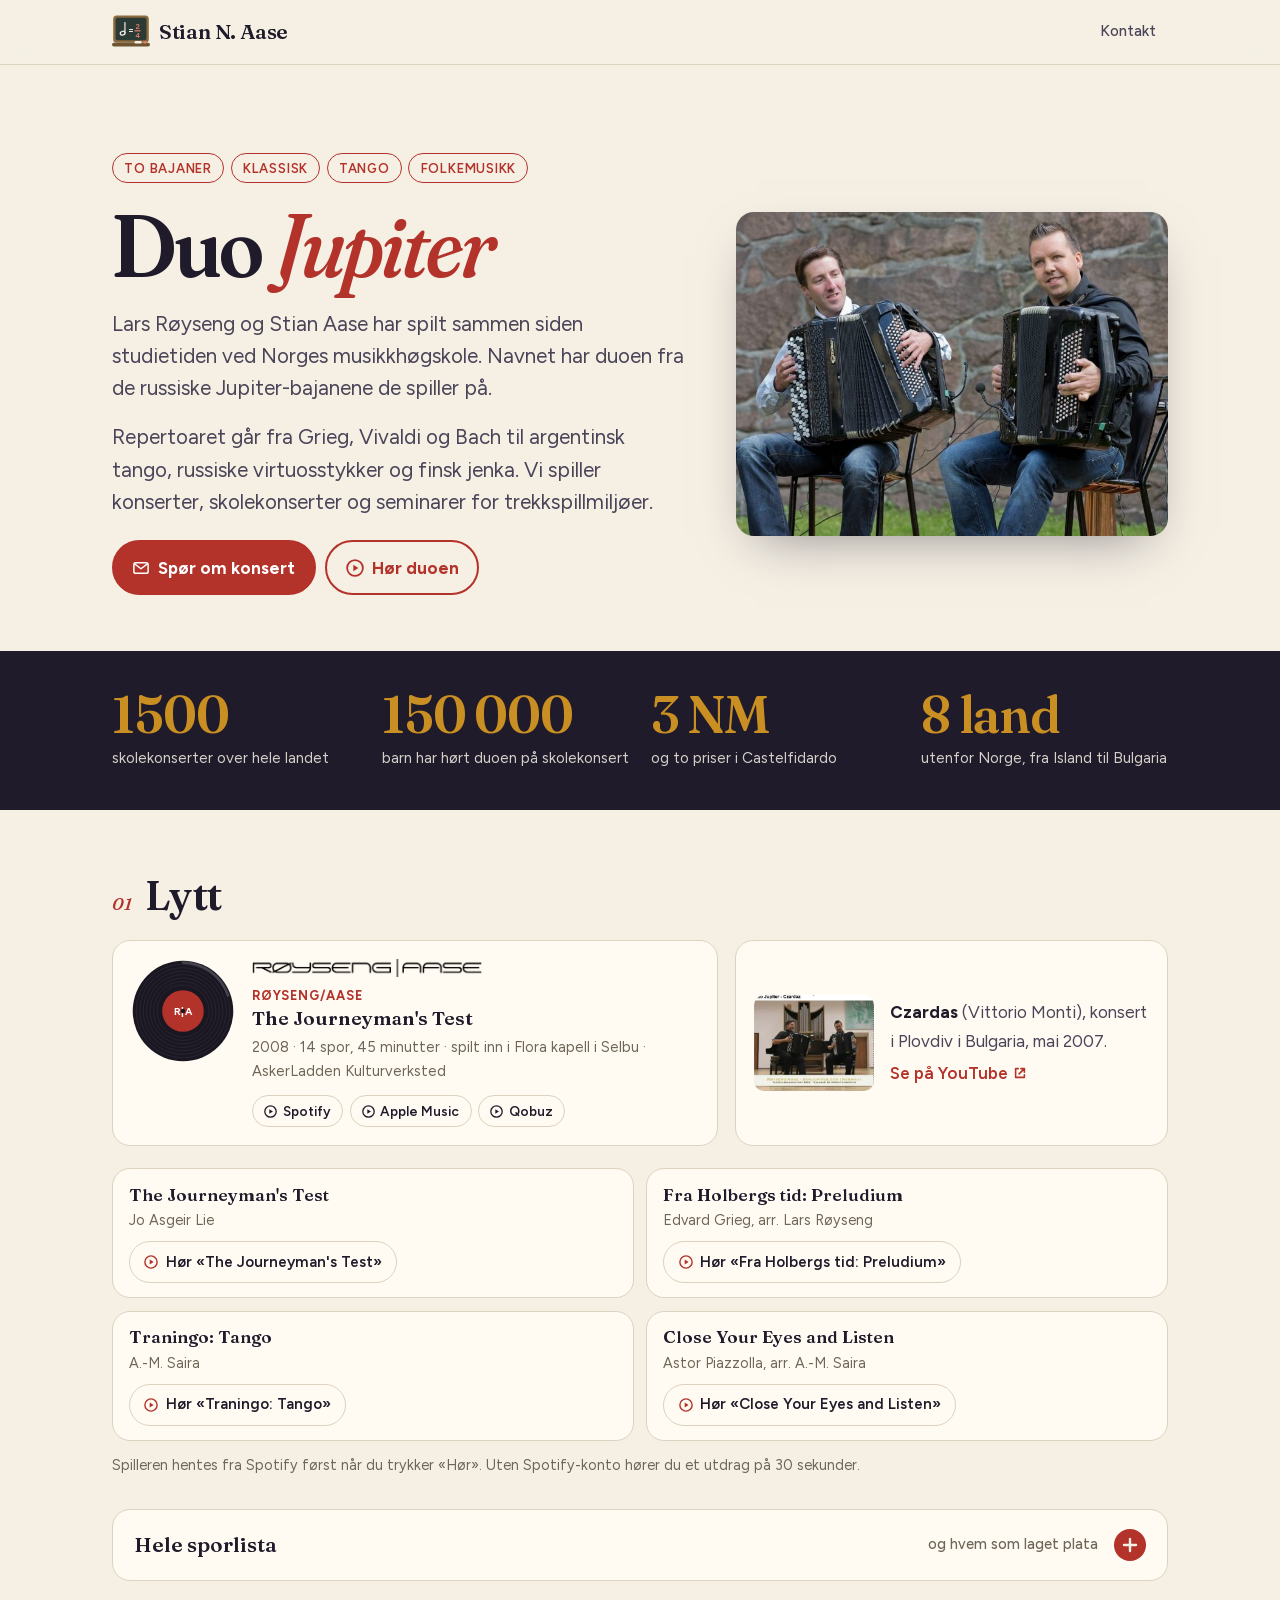
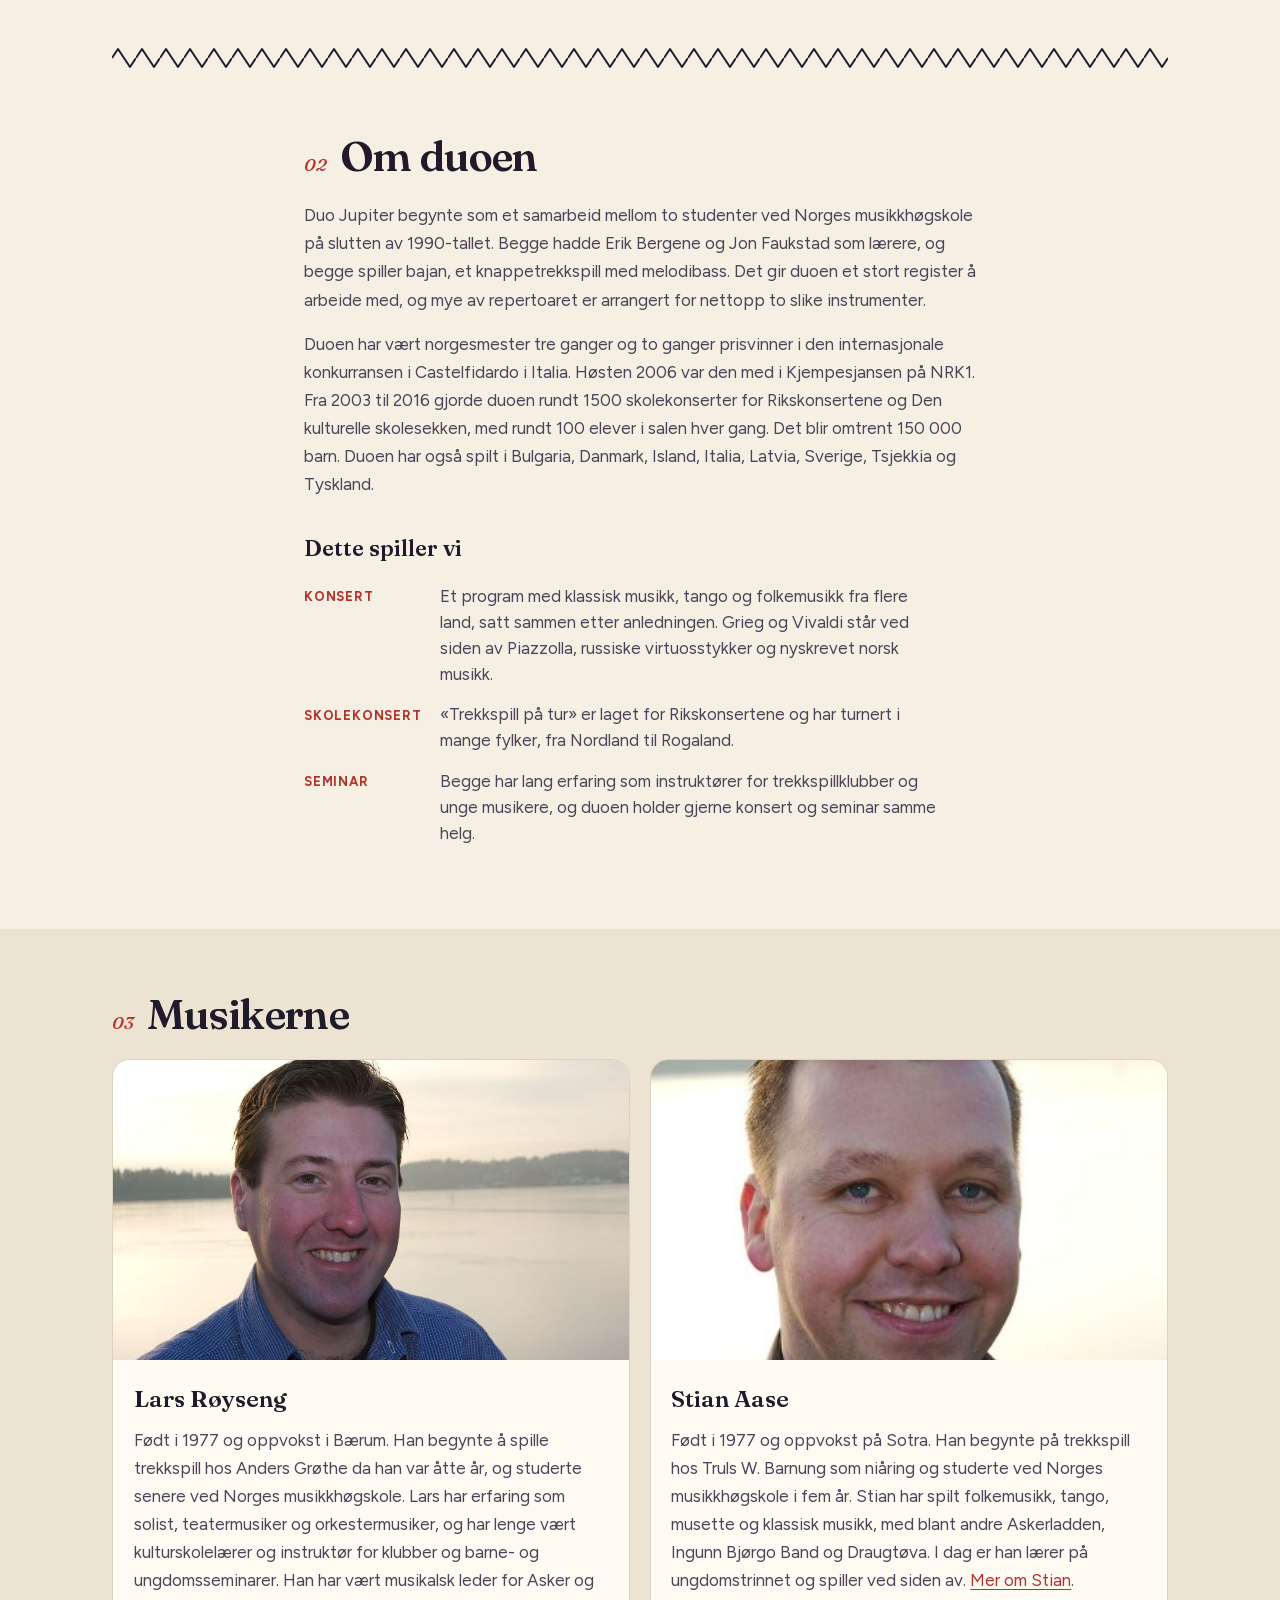
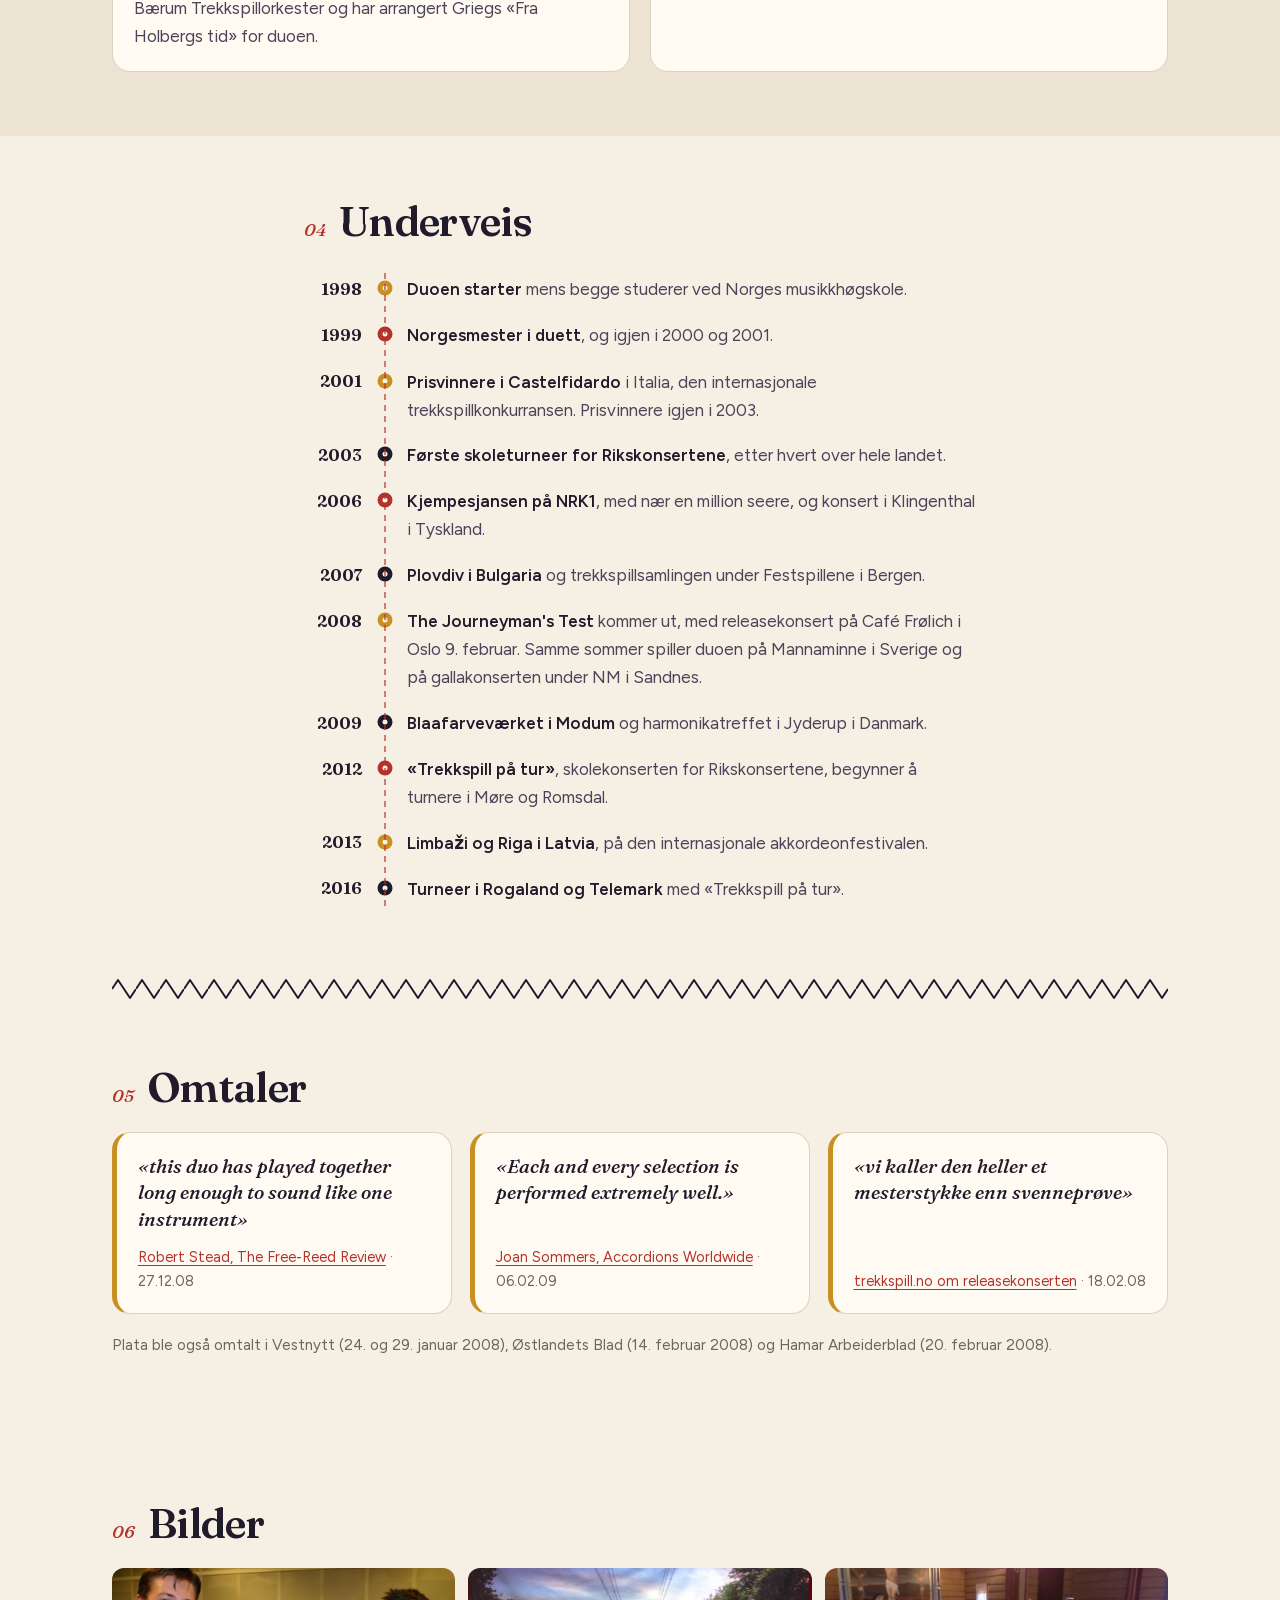
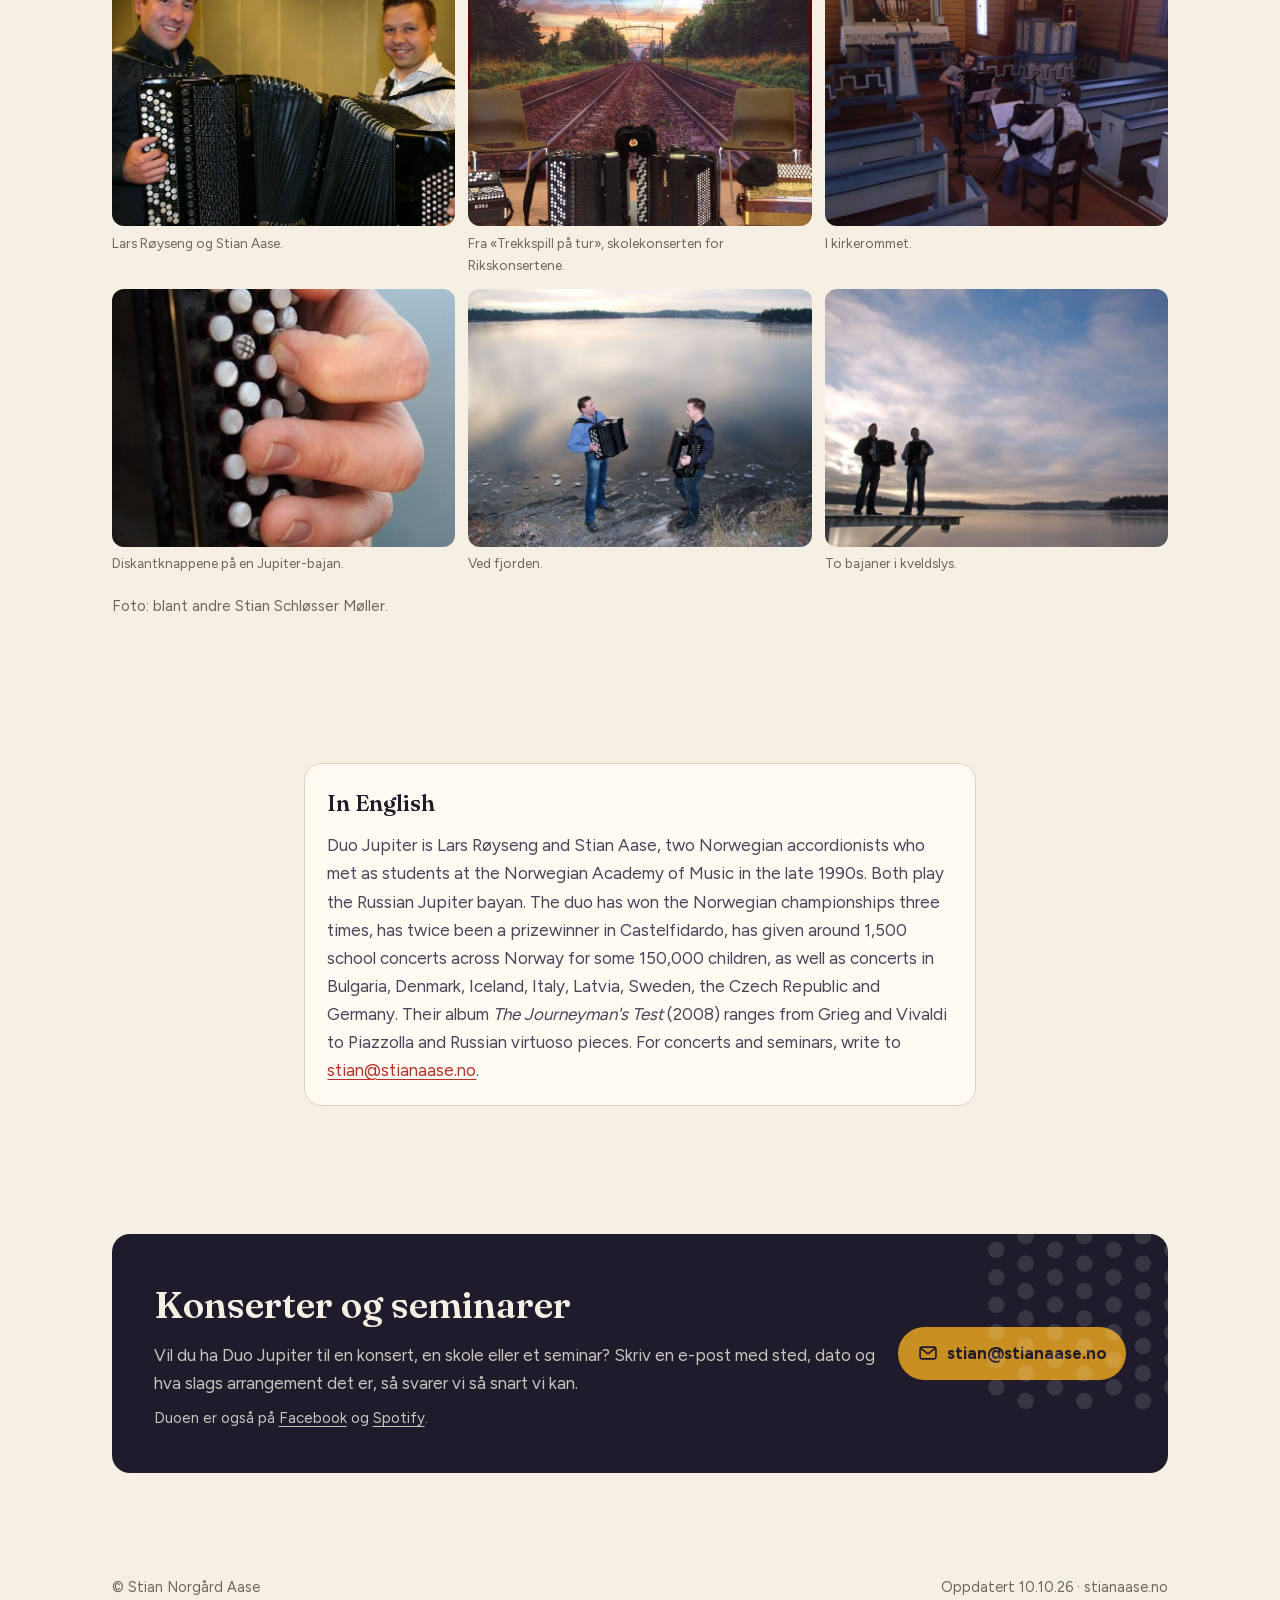
==== commit 44e38c14: "Forsiden er verktøysiden; /laerer sender videre, menyen har bare Kontakt Co-Authored-By: Claude Opus" ====
--- a/duojupiter/index.html
+++ b/duojupiter/index.html
@@ -33,7 +33,7 @@
   <symbol id="i-mail" viewBox="0 0 24 24"><rect x="2.5" y="5" width="19" height="14" rx="2.5" fill="none" stroke="currentColor" stroke-width="2"/><path d="m3.5 6.5 8.5 6.5 8.5-6.5" fill="none" stroke="currentColor" stroke-width="2" stroke-linejoin="round"/></symbol>
   <symbol id="i-plus" viewBox="0 0 16 16"><path d="M8 2v12M2 8h12" stroke="currentColor" stroke-width="2.4" stroke-linecap="round"/></symbol>
 </svg>
-<header class="top"><div class="wrap"><a class="brand" href="../"><svg viewBox="0 0 32 32" role="img" aria-label="Kritt-tavle: en halvnote er lik to fjerdedeler"><rect x="1" y="2" width="30" height="23" rx="3" fill="#8a6a3e"/><rect x="3" y="4" width="26" height="19" rx="1.5" fill="#2b3a35"/><rect x="0" y="25" width="32" height="3.2" rx="1.6" fill="#6f5430"/><rect x="19" y="23.6" width="6" height="2" rx="1" fill="#f4efe6"/><rect x="26" y="23.8" width="3.6" height="1.8" rx=".9" fill="#e8806f"/><ellipse cx="9" cy="17" rx="2.1" ry="1.55" transform="rotate(-20 9 17)" fill="none" stroke="#f4efe6" stroke-width="1"/><path d="M10.9 16.7 V8" stroke="#f4efe6" stroke-width="1" stroke-linecap="round"/><text x="15.6" y="17.2" text-anchor="middle" font-family="Figtree, sans-serif" font-weight="600" font-size="8" fill="#f4efe6">=</text><text x="21.5" y="13.4" text-anchor="middle" font-family="Figtree, sans-serif" font-weight="600" font-size="6" fill="#e8806f">2</text><path d="M19 15 H24" stroke="#e8806f" stroke-width="1"/><text x="21.5" y="20.8" text-anchor="middle" font-family="Figtree, sans-serif" font-weight="600" font-size="6" fill="#e8806f">4</text></svg>Stian N. Aase</a><nav><a href="../laerer/">Verktøy</a><a href="#kontakt">Kontakt</a></nav></div></header>
+<header class="top"><div class="wrap"><a class="brand" href="../"><svg viewBox="0 0 32 32" role="img" aria-label="Kritt-tavle: en halvnote er lik to fjerdedeler"><rect x="1" y="2" width="30" height="23" rx="3" fill="#8a6a3e"/><rect x="3" y="4" width="26" height="19" rx="1.5" fill="#2b3a35"/><rect x="0" y="25" width="32" height="3.2" rx="1.6" fill="#6f5430"/><rect x="19" y="23.6" width="6" height="2" rx="1" fill="#f4efe6"/><rect x="26" y="23.8" width="3.6" height="1.8" rx=".9" fill="#e8806f"/><ellipse cx="9" cy="17" rx="2.1" ry="1.55" transform="rotate(-20 9 17)" fill="none" stroke="#f4efe6" stroke-width="1"/><path d="M10.9 16.7 V8" stroke="#f4efe6" stroke-width="1" stroke-linecap="round"/><text x="15.6" y="17.2" text-anchor="middle" font-family="Figtree, sans-serif" font-weight="600" font-size="8" fill="#f4efe6">=</text><text x="21.5" y="13.4" text-anchor="middle" font-family="Figtree, sans-serif" font-weight="600" font-size="6" fill="#e8806f">2</text><path d="M19 15 H24" stroke="#e8806f" stroke-width="1"/><text x="21.5" y="20.8" text-anchor="middle" font-family="Figtree, sans-serif" font-weight="600" font-size="6" fill="#e8806f">4</text></svg>Stian N. Aase</a><nav><a href="#kontakt">Kontakt</a></nav></div></header>
 <main>
 
 <div class="hero dj-hero"><div class="wrap hero-grid">
